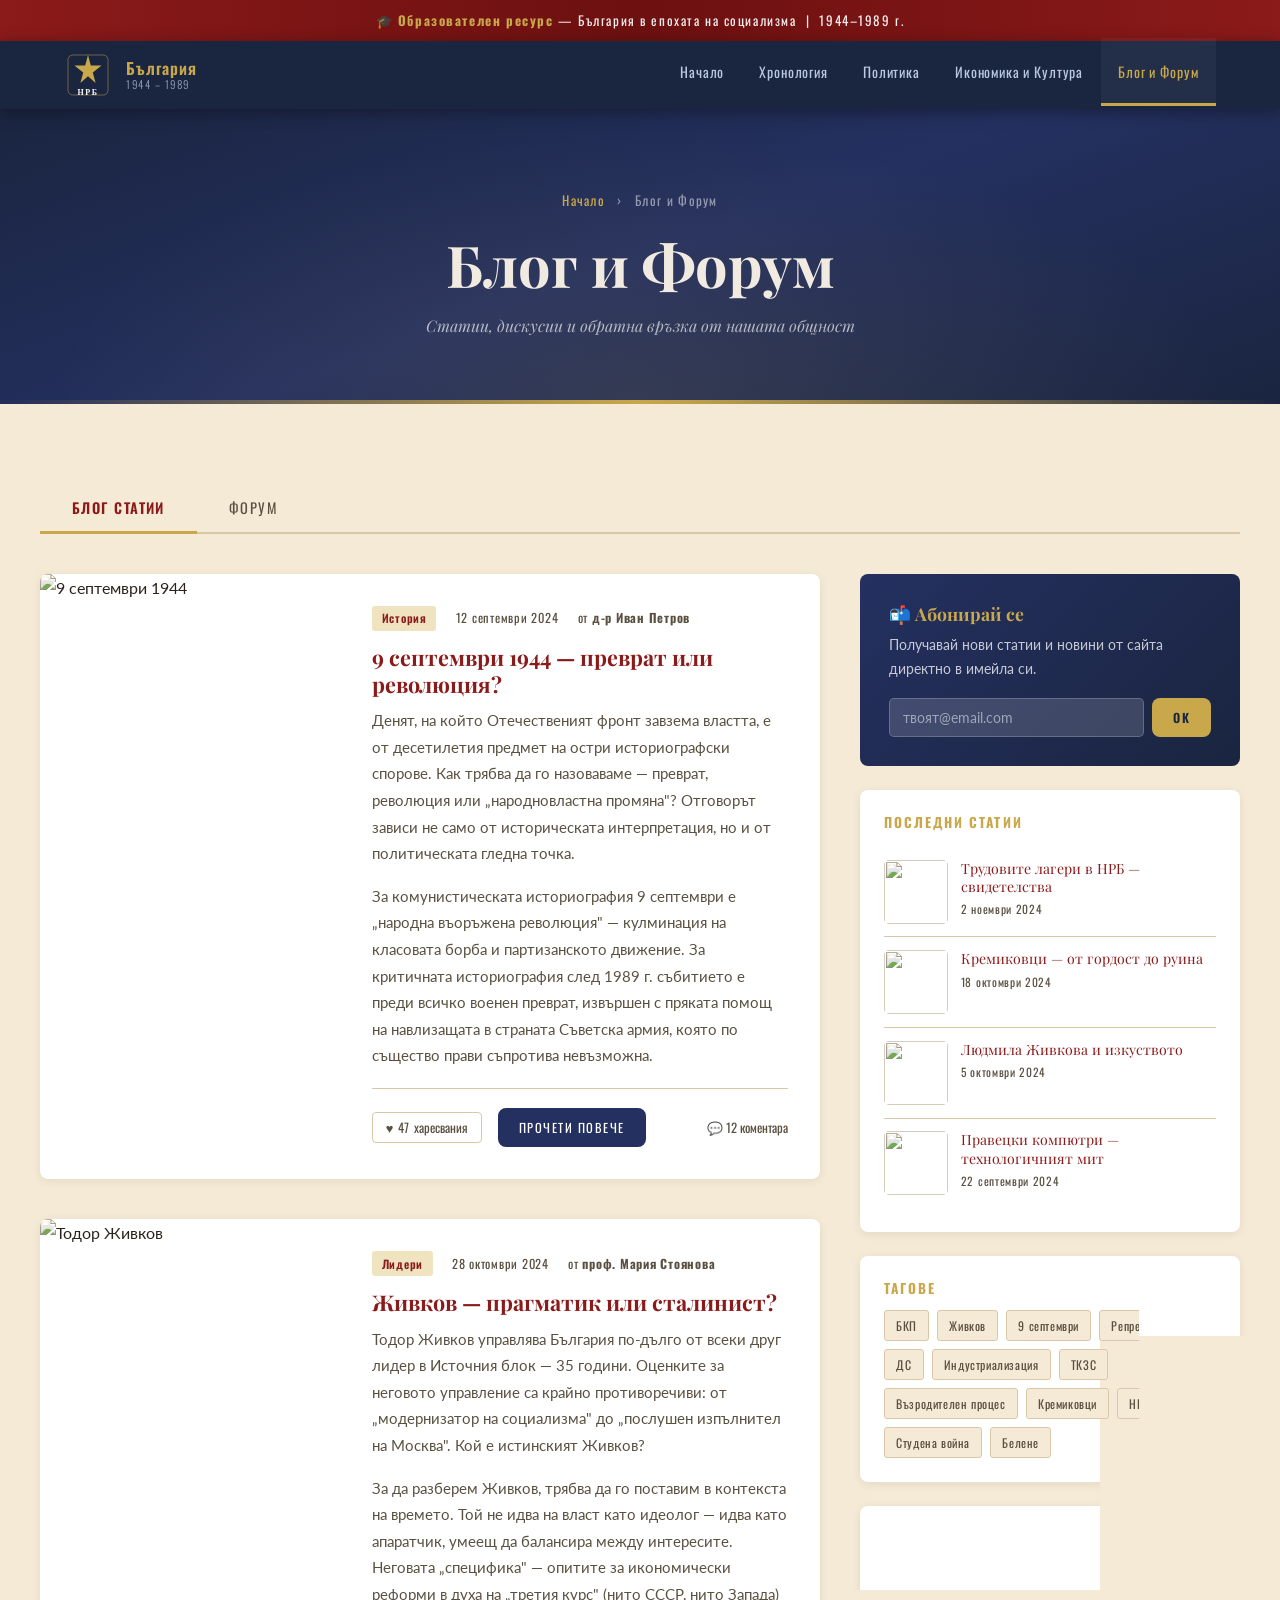
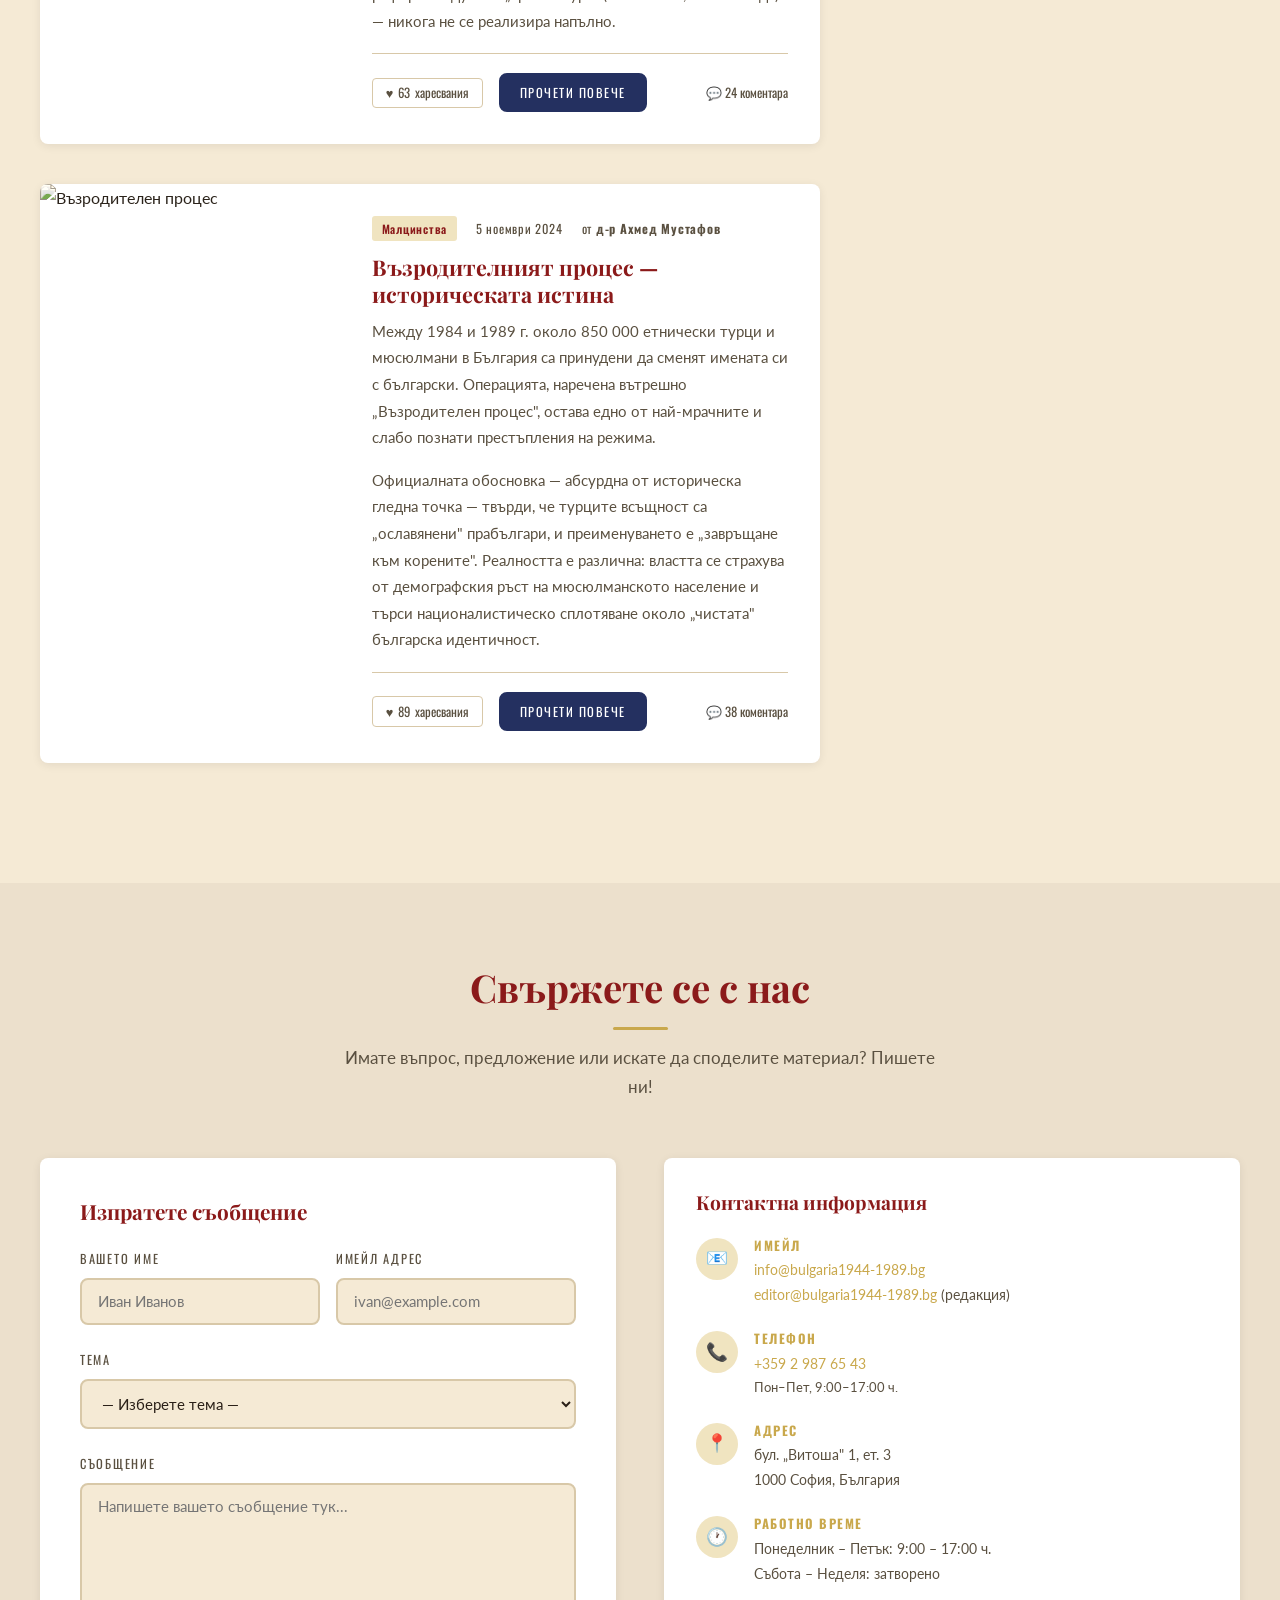
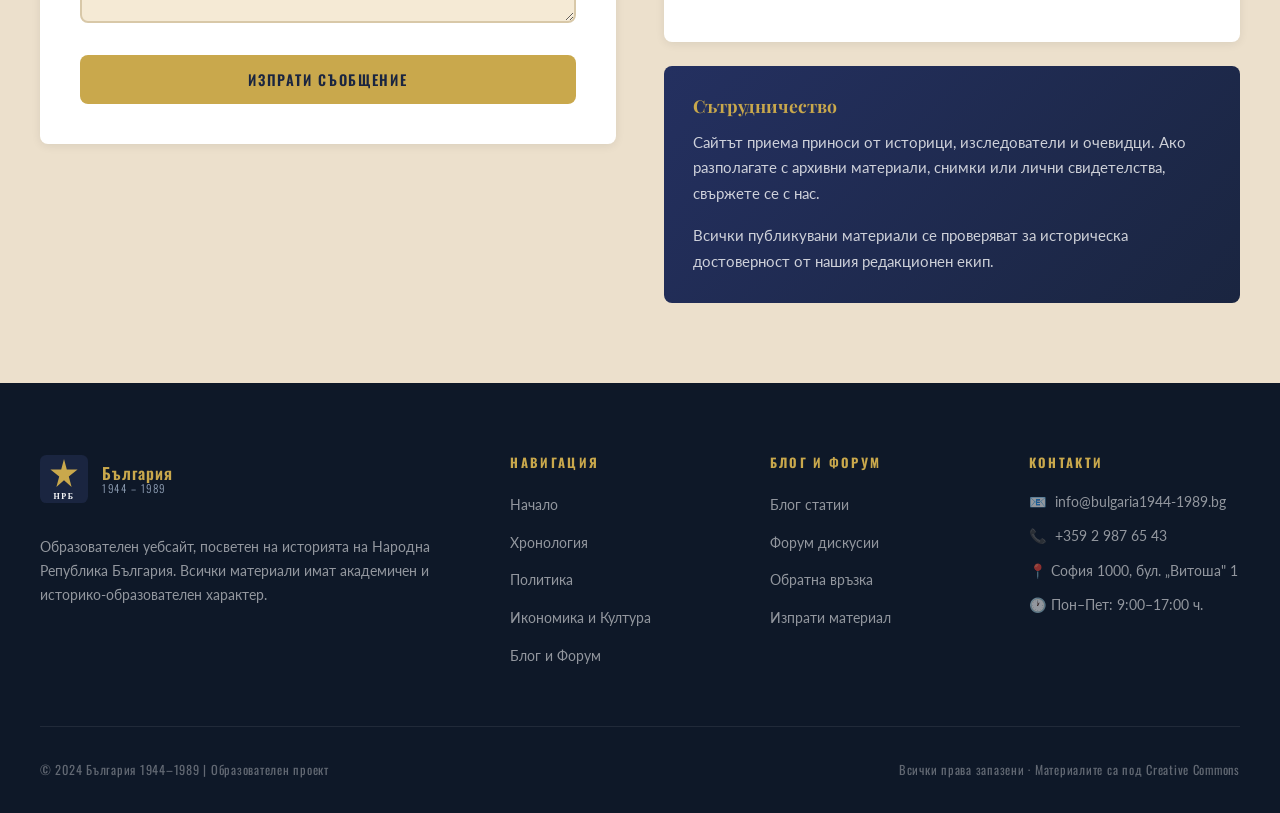
==== blog-forum.html @ 361d227e "Initial commit - Bulgaria 1944-1989 website" ====
<!DOCTYPE html>
<html lang="bg">
<head>
    <meta charset="UTF-8">
    <meta name="viewport" content="width=device-width, initial-scale=1.0">
    <meta name="description" content="Блог статии и форум за историята на България 1944–1989 г. Споделете знанията и мненията си.">
    <title>Блог и Форум | България 1944–1989</title>
    <link rel="stylesheet" href="css/style.css">
    <style>
        .blog-forum-layout {
            display: grid;
            grid-template-columns: 1fr 380px;
            gap: 2.5rem;
            align-items: start;
        }
        .sticky-sidebar { position: sticky; top: calc(var(--nav-height) + 1.5rem); }

        /* Blog full post modal simulation */
        .post-excerpt-more { display: none; }
        .post-excerpt-more.open { display: block; }

        /* Newsletter box */
        .newsletter-box {
            background: linear-gradient(135deg, var(--primary), var(--primary-dark));
            border-radius: 8px;
            padding: 1.8rem;
            color: white;
            margin-bottom: 1.5rem;
        }
        .newsletter-box h3 { color: var(--accent); margin-bottom: 0.5rem; font-size: 1.1rem; }
        .newsletter-box p { font-size: 0.88rem; color: rgba(255,255,255,0.75); margin-bottom: 1rem; }
        .newsletter-input {
            display: flex;
            gap: 0.5rem;
        }
        .newsletter-input input {
            flex: 1;
            padding: 0.6rem 0.8rem;
            border: none;
            border-radius: 5px;
            font-family: 'Lato', sans-serif;
            font-size: 0.88rem;
            background: rgba(255,255,255,0.15);
            color: white;
            outline: none;
            border: 1px solid rgba(255,255,255,0.2);
        }
        .newsletter-input input::placeholder { color: rgba(255,255,255,0.5); }
        .newsletter-input input:focus { border-color: var(--accent); }

        /* Popular tags */
        .tags-cloud {
            display: flex;
            flex-wrap: wrap;
            gap: 0.5rem;
            margin-top: 0.8rem;
        }
        .tag-link {
            background: var(--bg);
            border: 1px solid var(--border);
            color: var(--text-light);
            font-family: 'Oswald', sans-serif;
            font-size: 0.75rem;
            padding: 0.25rem 0.7rem;
            border-radius: 3px;
            text-decoration: none;
            transition: all 0.2s;
            letter-spacing: 0.05em;
        }
        .tag-link:hover { background: var(--accent-light); border-color: var(--accent); color: var(--secondary); }

        /* Recent posts sidebar */
        .recent-post {
            display: flex;
            gap: 0.8rem;
            padding: 0.8rem 0;
            border-bottom: 1px solid var(--border);
            align-items: flex-start;
        }
        .recent-post:last-child { border-bottom: none; }
        .recent-post img {
            width: 64px;
            height: 64px;
            object-fit: cover;
            border-radius: 5px;
            filter: sepia(0.3);
            flex-shrink: 0;
        }
        .recent-post-title {
            font-family: 'Playfair Display', serif;
            font-size: 0.88rem;
            color: var(--secondary);
            line-height: 1.3;
            margin-bottom: 0.2rem;
        }
        .recent-post-date {
            font-family: 'Oswald', sans-serif;
            font-size: 0.72rem;
            color: var(--text-light);
            letter-spacing: 0.06em;
        }

        /* Forum user badge */
        .user-badge {
            display: inline-flex;
            align-items: center;
            gap: 0.4rem;
            font-family: 'Oswald', sans-serif;
            font-size: 0.72rem;
            background: var(--accent-light);
            color: var(--secondary);
            padding: 0.15rem 0.6rem;
            border-radius: 3px;
            letter-spacing: 0.08em;
        }

        /* Contact section */
        .contact-layout {
            display: grid;
            grid-template-columns: 1fr 1fr;
            gap: 3rem;
            align-items: start;
        }

        @media (max-width: 960px) {
            .blog-forum-layout { grid-template-columns: 1fr; }
            .sticky-sidebar { position: static; }
            .contact-layout { grid-template-columns: 1fr; }
        }
    </style>
</head>
<body>

<div class="announcement-bar">
    🎓 <strong>Образователен ресурс</strong> — България в епохата на социализма &nbsp;|&nbsp; 1944–1989 г.
</div>

<nav>
    <div class="nav-container">
        <a href="index.html" class="nav-logo">
            <svg class="logo-svg" viewBox="0 0 60 60" xmlns="http://www.w3.org/2000/svg">
                <rect width="60" height="60" rx="8" fill="#1a2540"/>
                <rect x="5" y="5" width="50" height="50" rx="6" fill="none" stroke="#c9a84c" stroke-width="1.2" opacity="0.5"/>
                <polygon points="30,5 33.5,18 47,18 36,27 39.5,40 30,31.5 20.5,40 24,27 13,18 26.5,18" fill="#c9a84c"/>
                <text x="30" y="55" text-anchor="middle" font-family="Georgia,serif" font-size="10" font-weight="bold" fill="white" letter-spacing="2">НРБ</text>
            </svg>
            <div class="logo-text">България<span>1944 – 1989</span></div>
        </a>
        <button class="nav-toggle" aria-label="Меню"><span></span><span></span><span></span></button>
        <ul class="nav-links">
            <li><a href="index.html">Начало</a></li>
            <li><a href="history.html">Хронология</a></li>
            <li><a href="politics.html">Политика</a></li>
            <li><a href="culture.html">Икономика и Култура</a></li>
            <li><a href="blog-forum.html" class="active">Блог и Форум</a></li>
        </ul>
    </div>
</nav>

<div class="page-header">
    <div class="page-header-content">
        <p class="breadcrumb"><a href="index.html">Начало</a> <span>›</span> Блог и Форум</p>
        <h1>Блог и Форум</h1>
        <p style="color:rgba(255,255,255,0.65);font-family:'Playfair Display',serif;font-style:italic;margin-top:0.5rem;">Статии, дискусии и обратна връзка от нашата общност</p>
    </div>
</div>

<!-- ===== BLOG + SIDEBAR ===== -->
<section class="section">
    <div class="container">

        <!-- Tab navigation -->
        <div style="display:flex;gap:0;margin-bottom:2.5rem;border-bottom:2px solid var(--border);">
            <button onclick="showTab('blog')" id="tab-blog" style="font-family:'Oswald',sans-serif;font-size:0.9rem;letter-spacing:0.1em;padding:0.8rem 2rem;background:none;border:none;border-bottom:3px solid var(--accent);cursor:pointer;color:var(--secondary);font-weight:600;margin-bottom:-2px;">БЛОГ СТАТИИ</button>
            <button onclick="showTab('forum')" id="tab-forum" style="font-family:'Oswald',sans-serif;font-size:0.9rem;letter-spacing:0.1em;padding:0.8rem 2rem;background:none;border:none;border-bottom:3px solid transparent;cursor:pointer;color:var(--text-light);margin-bottom:-2px;transition:all 0.2s;">ФОРУМ</button>
        </div>

        <!-- ===== BLOG TAB ===== -->
        <div id="content-blog">
            <div class="blog-forum-layout">
                <div>

                    <!-- Post 1 -->
                    <article class="blog-post">
                        <div class="blog-post-img-wrap">
                            <img class="blog-post-img" src="https://picsum.photos/seed/post9sept/400/350" alt="9 септември 1944">
                        </div>
                        <div class="blog-post-body">
                            <div class="blog-meta">
                                <span class="blog-tag">История</span>
                                <span>12 септември 2024</span>
                                <span>от <strong>д-р Иван Петров</strong></span>
                            </div>
                            <h2>9 септември 1944 — преврат или революция?</h2>
                            <p>Денят, на който Отечественият фронт завзема властта, e от десетилетия предмет на остри историографски спорове. Как трябва да го назоваваме — преврат, революция или „народновластна промяна"? Отговорът зависи не само от историческата интерпретация, но и от политическата гледна точка.</p>
                            <p>За комунистическата историография 9 септември е „народна въоръжена революция" — кулминация на класовата борба и партизанското движение. За критичната историография след 1989 г. събитието е преди всичко военен преврат, извършен с пряката помощ на навлизащата в страната Съветска армия, която по същество прави съпротива невъзможна.</p>
                            <div class="post-excerpt-more">
                                <p>Истината — като почти всичко в историята — е по-сложна. Наистина е налице Отечественофронтовски преврат срещу правителството на Муравиев, и наистина без Червената армия успехът му е съмнителен. Но партизанското движение е реален фактор, обществената умора от войната и прогерманската политика — неоспорима. Партията разчита на широка обществена подкрепа в определени слоеве — работниците, безземлените, интелигенцията с леви убеждения.</p>
                                <p>Значението на тази терминологична дискусия надхвърля академичните среди. Тя определя как обществото разбира легитимността на режима, какво е направено с „наследството" на прехода и как се гради националната памет.</p>
                            </div>
                            <div class="blog-actions">
                                <button class="like-btn">♥ <span class="like-count">47</span> харесвания</button>
                                <button class="btn btn-sm btn-dark" onclick="toggleReadMore(this)" style="font-size:0.78rem;">Прочети повече</button>
                                <span class="comment-count">💬 12 коментара</span>
                            </div>
                        </div>
                    </article>

                    <!-- Post 2 -->
                    <article class="blog-post">
                        <div class="blog-post-img-wrap">
                            <img class="blog-post-img" src="https://picsum.photos/seed/post-zhivkov/400/350" alt="Тодор Живков">
                        </div>
                        <div class="blog-post-body">
                            <div class="blog-meta">
                                <span class="blog-tag">Лидери</span>
                                <span>28 октомври 2024</span>
                                <span>от <strong>проф. Мария Стоянова</strong></span>
                            </div>
                            <h2>Живков — прагматик или сталинист?</h2>
                            <p>Тодор Живков управлява България по-дълго от всеки друг лидер в Источния блок — 35 години. Оценките за неговото управление са крайно противоречиви: от „модернизатор на социализма" до „послушен изпълнител на Москва". Кой е истинският Живков?</p>
                            <p>За да разберем Живков, трябва да го поставим в контекста на времето. Той не идва на власт като идеолог — идва като апаратчик, умеещ да балансира между интересите. Неговата „специфика" — опитите за икономически реформи в духа на „третия курс" (нито СССР, нито Запада) — никога не се реализира напълно.</p>
                            <div class="post-excerpt-more">
                                <p>Той е безспорно отговорен за Възродителния процес (1984–89) — акт, осъден от международната общност и оставил трайна рана в българско-турските отношения. В същото время под неговото ръководство България постига реален ръст на жизнения стандарт — в сравнение с предишните периоди на репресии и аскетизъм.</p>
                                <p>Може би най-точната характеристика е: Живков е прагматичен оцелял — лидер, поставящ личната власт над идеологията, способен да прегъне курса при нужда, но неспособен или нежелаещ да направи истинска реформа.</p>
                            </div>
                            <div class="blog-actions">
                                <button class="like-btn">♥ <span class="like-count">63</span> харесвания</button>
                                <button class="btn btn-sm btn-dark" onclick="toggleReadMore(this)" style="font-size:0.78rem;">Прочети повече</button>
                                <span class="comment-count">💬 24 коментара</span>
                            </div>
                        </div>
                    </article>

                    <!-- Post 3 -->
                    <article class="blog-post">
                        <div class="blog-post-img-wrap">
                            <img class="blog-post-img" src="https://picsum.photos/seed/vazroditelen/400/350" alt="Възродителен процес">
                        </div>
                        <div class="blog-post-body">
                            <div class="blog-meta">
                                <span class="blog-tag">Малцинства</span>
                                <span>5 ноември 2024</span>
                                <span>от <strong>д-р Ахмед Мустафов</strong></span>
                            </div>
                            <h2>Възродителният процес — историческата истина</h2>
                            <p>Между 1984 и 1989 г. около 850 000 етнически турци и мюсюлмани в България са принудени да сменят имената си с български. Операцията, наречена вътрешно „Възродителен процес", остава едно от най-мрачните и слабо познати престъпления на режима.</p>
                            <p>Официалната обосновка — абсурдна от историческа гледна точка — твърди, че турците всъщност са „ославянени" прабългари, и преименуването е „завръщане към корените". Реалността е различна: властта се страхува от демографския ръст на мюсюлманското население и търси националистическо сплотяване около „чистата" българска идентичност.</p>
                            <div class="post-excerpt-more">
                                <p>Последствията са катастрофални: лятото на 1989 г. дава началото на „Голямата екскурзия" — повече от 360 000 етнически турци заминават за Турция за броени седмици. Страната губи квалифицирани работници от тютюнопроизводителния и земеделски сектор. Някои от изселените се завръщат след 1990 г., но белегът остава.</p>
                                <p>Днес Възродителният процес е официално осъден от Народното събрание на Република България. Историческата истина е ясна: той представлява груба политика на етническо прочистване, несъвместима с никакви хуманистични ценности.</p>
                            </div>
                            <div class="blog-actions">
                                <button class="like-btn">♥ <span class="like-count">89</span> харесвания</button>
                                <button class="btn btn-sm btn-dark" onclick="toggleReadMore(this)" style="font-size:0.78rem;">Прочети повече</button>
                                <span class="comment-count">💬 38 коментара</span>
                            </div>
                        </div>
                    </article>

                </div>

                <!-- SIDEBAR -->
                <aside class="sticky-sidebar">
                    <!-- Newsletter -->
                    <div class="newsletter-box">
                        <h3>📬 Абонирай се</h3>
                        <p>Получавай нови статии и новини от сайта директно в имейла си.</p>
                        <div class="newsletter-input">
                            <input type="email" placeholder="твоят@email.com">
                            <button class="btn btn-primary btn-sm">ОК</button>
                        </div>
                    </div>

                    <!-- Recent posts -->
                    <div style="background:var(--bg-card);border-radius:8px;padding:1.5rem;box-shadow:var(--shadow-sm);margin-bottom:1.5rem;">
                        <h4 style="font-family:'Oswald',sans-serif;font-size:0.85rem;letter-spacing:0.15em;color:var(--accent);text-transform:uppercase;margin-bottom:1rem;">Последни статии</h4>
                        <div class="recent-post">
                            <img src="https://picsum.photos/seed/recent1/80/80" alt="">
                            <div>
                                <div class="recent-post-title">Трудовите лагери в НРБ — свидетелства</div>
                                <div class="recent-post-date">2 ноември 2024</div>
                            </div>
                        </div>
                        <div class="recent-post">
                            <img src="https://picsum.photos/seed/recent2/80/80" alt="">
                            <div>
                                <div class="recent-post-title">Кремиковци — от гордост до руина</div>
                                <div class="recent-post-date">18 октомври 2024</div>
                            </div>
                        </div>
                        <div class="recent-post">
                            <img src="https://picsum.photos/seed/recent3/80/80" alt="">
                            <div>
                                <div class="recent-post-title">Людмила Живкова и изкуството</div>
                                <div class="recent-post-date">5 октомври 2024</div>
                            </div>
                        </div>
                        <div class="recent-post">
                            <img src="https://picsum.photos/seed/recent4/80/80" alt="">
                            <div>
                                <div class="recent-post-title">Правецки компютри — технологичният мит</div>
                                <div class="recent-post-date">22 септември 2024</div>
                            </div>
                        </div>
                    </div>

                    <!-- Tags -->
                    <div style="background:var(--bg-card);border-radius:8px;padding:1.5rem;box-shadow:var(--shadow-sm);margin-bottom:1.5rem;">
                        <h4 style="font-family:'Oswald',sans-serif;font-size:0.85rem;letter-spacing:0.15em;color:var(--accent);text-transform:uppercase;margin-bottom:0.8rem;">Тагове</h4>
                        <div class="tags-cloud">
                            <a href="#" class="tag-link">БКП</a>
                            <a href="#" class="tag-link">Живков</a>
                            <a href="#" class="tag-link">9 септември</a>
                            <a href="#" class="tag-link">Репресии</a>
                            <a href="#" class="tag-link">ДС</a>
                            <a href="#" class="tag-link">Индустриализация</a>
                            <a href="#" class="tag-link">ТКЗС</a>
                            <a href="#" class="tag-link">Възродителен процес</a>
                            <a href="#" class="tag-link">Кремиковци</a>
                            <a href="#" class="tag-link">НРБ</a>
                            <a href="#" class="tag-link">Студена война</a>
                            <a href="#" class="tag-link">Белене</a>
                        </div>
                    </div>

                    <!-- About box -->
                    <div style="background:var(--bg-card);border-radius:8px;padding:1.5rem;box-shadow:var(--shadow-sm);">
                        <h4 style="font-family:'Oswald',sans-serif;font-size:0.85rem;letter-spacing:0.15em;color:var(--accent);text-transform:uppercase;margin-bottom:0.8rem;">За сайта</h4>
                        <p style="font-size:0.88rem;color:var(--text-light);">Този образователен ресурс е посветен на изследването на историята на НРБ. Публикуваните материали имат академичен характер и не пропагандират никаква идеология.</p>
                        <a href="#contact" class="btn btn-dark btn-sm" style="margin-top:1rem;display:inline-block;">Свържете се с нас</a>
                    </div>
                </aside>
            </div>
        </div>

        <!-- ===== FORUM TAB ===== -->
        <div id="content-forum" style="display:none;">

            <div style="display:flex;justify-content:space-between;align-items:center;margin-bottom:1.5rem;flex-wrap:wrap;gap:1rem;">
                <p style="color:var(--text-light);font-size:0.92rem;">Присъединете се към дискусията. Регистрацията не е необходима — пишете директно!</p>
                <button class="btn btn-primary btn-sm" onclick="document.getElementById('new-topic-form').classList.toggle('open')">+ Нова тема</button>
            </div>

            <!-- New topic form -->
            <div id="new-topic-form" style="display:none;background:var(--bg-card);border-radius:8px;padding:1.5rem;box-shadow:var(--shadow-sm);margin-bottom:2rem;border-top:3px solid var(--accent);">
                <h3 style="font-size:1.1rem;margin-bottom:1rem;">Нова тема</h3>
                <div class="form-group"><label>Заглавие</label><input type="text" placeholder="Заглавие на темата..."></div>
                <div class="form-group"><label>Категория</label>
                    <select>
                        <option>Обща история</option>
                        <option>Политика и власт</option>
                        <option>Икономика</option>
                        <option>Личен спомен</option>
                    </select>
                </div>
                <div class="form-group"><label>Съобщение</label><textarea placeholder="Споделете мнението или въпроса си..."></textarea></div>
                <button class="btn btn-primary">Публикувай темата</button>
            </div>

            <!-- Forum Categories -->
            <div class="forum-section">

                <!-- Category 1 -->
                <div class="forum-category">
                    <div class="forum-category-header">
                        <span style="font-size:1.4rem;">📜</span>
                        <h4>Обща история на НРБ</h4>
                        <span style="margin-left:auto;font-family:'Oswald',sans-serif;font-size:0.78rem;color:var(--text-light);letter-spacing:0.06em;">12 теми · 87 отговора</span>
                    </div>

                    <div class="forum-thread-row">
                        <div>
                            <div class="forum-thread-title">Как се е живеело в НРБ — спомени и сравнения</div>
                            <div class="forum-thread-meta">
                                <span>от <strong>istorik_bg</strong></span>
                                <span>последен отговор: 14 ноем. 2024</span>
                                <span class="user-badge">⭐ Модератор</span>
                            </div>
                        </div>
                        <div class="forum-stats"><span class="count">34</span>отговора</div>
                    </div>
                    <div class="forum-reply-thread">
                        <div class="comments-wrap">
                            <div class="comment">
                                <div class="comment-header">
                                    <div class="comment-avatar">ИГ</div>
                                    <span class="comment-author">istorik_bg</span>
                                    <span class="user-badge">⭐ Модератор</span>
                                    <span class="comment-date">3 ноем. 2024</span>
                                </div>
                                <p>Много хора спомнят, че животът не е бил само пропаганда и страх. Имало е и истинска общност, чувство за сигурност, макар и принудена. Какви са вашите спомени или тези на близките ви?</p>
                            </div>
                            <div class="comment">
                                <div class="comment-header">
                                    <div class="comment-avatar">МП</div>
                                    <span class="comment-author">mlada_pенsioner</span>
                                    <span class="comment-date">7 ноем. 2024</span>
                                </div>
                                <p>Баба ми разказваше, че наемът им е бил символичен, детската градина — безплатна, лятото са ходили на море с профсъюза. Но никога не е говорила открито за политика — страхът е бил дълбоко всаден.</p>
                            </div>
                            <div class="comment">
                                <div class="comment-header">
                                    <div class="comment-avatar">ТС</div>
                                    <span class="comment-author">todor_stoilov</span>
                                    <span class="comment-date">14 ноем. 2024</span>
                                </div>
                                <p>Нека не идеализираме. Моят дядо е прекарал три години в Белене за „антисоциалистически изказвания". Семейството му е живяло в постоянен страх и след освобождаването. Това е другата страна на монетата.</p>
                            </div>
                        </div>
                        <div class="reply-form-mini" style="margin-top:1.5rem;">
                            <label style="font-family:'Oswald',sans-serif;font-size:0.78rem;letter-spacing:0.1em;color:var(--text-light);display:block;margin-bottom:0.5rem;">ДОБАВИ КОМЕНТАР</label>
                            <textarea placeholder="Напишете отговора си..."></textarea>
                            <button class="btn btn-primary btn-sm reply-submit-btn" style="margin-top:0.5rem;">Публикувай</button>
                        </div>
                    </div>

                    <div class="forum-thread-row">
                        <div>
                            <div class="forum-thread-title">9 септември — как го отбелязваме днес?</div>
                            <div class="forum-thread-meta">
                                <span>от <strong>vesela_h</strong></span>
                                <span>последен отговор: 10 ноем. 2024</span>
                            </div>
                        </div>
                        <div class="forum-stats"><span class="count">18</span>отговора</div>
                    </div>
                    <div class="forum-reply-thread">
                        <div class="comments-wrap">
                            <div class="comment">
                                <div class="comment-header">
                                    <div class="comment-avatar">ВХ</div>
                                    <span class="comment-author">vesela_h</span>
                                    <span class="comment-date">8 ноем. 2024</span>
                                </div>
                                <p>Всяка година около тази дата виждам спорове — едни смятат, че е „черен ден", други казват, че е просто история. Как вие гледате на 9 септември — като трагедия, като неизбежност, или като нещо друго?</p>
                            </div>
                        </div>
                        <div class="reply-form-mini" style="margin-top:1.5rem;">
                            <label style="font-family:'Oswald',sans-serif;font-size:0.78rem;letter-spacing:0.1em;color:var(--text-light);display:block;margin-bottom:0.5rem;">ДОБАВИ КОМЕНТАР</label>
                            <textarea placeholder="Напишете отговора си..."></textarea>
                            <button class="btn btn-primary btn-sm reply-submit-btn" style="margin-top:0.5rem;">Публикувай</button>
                        </div>
                    </div>
                </div>

                <!-- Category 2 -->
                <div class="forum-category">
                    <div class="forum-category-header">
                        <span style="font-size:1.4rem;">🏛️</span>
                        <h4>Политика и власт</h4>
                        <span style="margin-left:auto;font-family:'Oswald',sans-serif;font-size:0.78rem;color:var(--text-light);letter-spacing:0.06em;">8 теми · 64 отговора</span>
                    </div>

                    <div class="forum-thread-row">
                        <div>
                            <div class="forum-thread-title">Живков — можеше ли да се случи реформа преди 89-та?</div>
                            <div class="forum-thread-meta">
                                <span>от <strong>prof_dimitrov</strong></span>
                                <span>последен отговор: 12 ноем. 2024</span>
                                <span class="user-badge">🎓 Историк</span>
                            </div>
                        </div>
                        <div class="forum-stats"><span class="count">27</span>отговора</div>
                    </div>
                    <div class="forum-reply-thread">
                        <div class="comments-wrap">
                            <div class="comment">
                                <div class="comment-header">
                                    <div class="comment-avatar">ПД</div>
                                    <span class="comment-author">prof_dimitrov</span>
                                    <span class="user-badge">🎓 Историк</span>
                                    <span class="comment-date">9 ноем. 2024</span>
                                </div>
                                <p>Въпросът е: имаше ли в БКП хора, способни и готови да проведат нещо като Горбачовата гласност? Или структурата на властта правеше реформата невъзможна без срив на самата система?</p>
                            </div>
                            <div class="comment">
                                <div class="comment-header">
                                    <div class="comment-avatar">АН</div>
                                    <span class="comment-author">alex_neykov</span>
                                    <span class="comment-date">11 ноем. 2024</span>
                                </div>
                                <p>Мисля, че ключовото е, че Живков никога не допускаше истинска алтернатива край себе си. Всеки, показвал самостоятелно мислене, бивал маргинализиран. Така системата се самоосъжда на неподвижност.</p>
                            </div>
                        </div>
                        <div class="reply-form-mini" style="margin-top:1.5rem;">
                            <label style="font-family:'Oswald',sans-serif;font-size:0.78rem;letter-spacing:0.1em;color:var(--text-light);display:block;margin-bottom:0.5rem;">ДОБАВИ КОМЕНТАР</label>
                            <textarea placeholder="Напишете отговора си..."></textarea>
                            <button class="btn btn-primary btn-sm reply-submit-btn" style="margin-top:0.5rem;">Публикувай</button>
                        </div>
                    </div>

                    <div class="forum-thread-row">
                        <div>
                            <div class="forum-thread-title">Делото „Марков" — кой е наредил убийството?</div>
                            <div class="forum-thread-meta"><span>от <strong>ds_archive</strong></span><span>последен отговор: 9 ноем. 2024</span></div>
                        </div>
                        <div class="forum-stats"><span class="count">19</span>отговора</div>
                    </div>
                    <div class="forum-reply-thread">
                        <div class="comments-wrap">
                            <div class="comment">
                                <div class="comment-header">
                                    <div class="comment-avatar">ДА</div>
                                    <span class="comment-author">ds_archive</span>
                                    <span class="comment-date">6 ноем. 2024</span>
                                </div>
                                <p>Убийството на Георги Марков с отровна рицинова сачма (Лондон, 1978) остава официално неразкрито. Архивите на ДС са частично унищожени. Какво знаем и какво все още е тайна?</p>
                            </div>
                        </div>
                        <div class="reply-form-mini" style="margin-top:1.5rem;">
                            <label style="font-family:'Oswald',sans-serif;font-size:0.78rem;letter-spacing:0.1em;color:var(--text-light);display:block;margin-bottom:0.5rem;">ДОБАВИ КОМЕНТАР</label>
                            <textarea placeholder="Напишете отговора си..."></textarea>
                            <button class="btn btn-primary btn-sm reply-submit-btn" style="margin-top:0.5rem;">Публикувай</button>
                        </div>
                    </div>
                </div>

                <!-- Category 3 -->
                <div class="forum-category">
                    <div class="forum-category-header">
                        <span style="font-size:1.4rem;">🏘️</span>
                        <h4>Личен спомен и семейна история</h4>
                        <span style="margin-left:auto;font-family:'Oswald',sans-serif;font-size:0.78rem;color:var(--text-light);letter-spacing:0.06em;">15 теми · 112 отговора</span>
                    </div>

                    <div class="forum-thread-row">
                        <div>
                            <div class="forum-thread-title">Семейни истории от времето на НРБ — споделете!</div>
                            <div class="forum-thread-meta"><span>от <strong>moderator</strong></span><span>постоянна тема</span><span class="user-badge">📌 Закачена</span></div>
                        </div>
                        <div class="forum-stats"><span class="count">56</span>отговора</div>
                    </div>
                    <div class="forum-reply-thread">
                        <div class="comments-wrap">
                            <div class="comment">
                                <div class="comment-header">
                                    <div class="comment-avatar">RB</div>
                                    <span class="comment-author">rosa_boneva</span>
                                    <span class="comment-date">1 ноем. 2024</span>
                                </div>
                                <p>Баща ми работеше в Кремиковски комбинат от 1965 до 1990. Разказваше, че нормата е нараствала всяка година, заплатата — не. Но колективът е бил като второ семейство. Странно чувство на принадлежност при принуда.</p>
                            </div>
                        </div>
                        <div class="reply-form-mini" style="margin-top:1.5rem;">
                            <label style="font-family:'Oswald',sans-serif;font-size:0.78rem;letter-spacing:0.1em;color:var(--text-light);display:block;margin-bottom:0.5rem;">ДОБАВИ КОМЕНТАР</label>
                            <textarea placeholder="Споделете спомена си..."></textarea>
                            <button class="btn btn-primary btn-sm reply-submit-btn" style="margin-top:0.5rem;">Публикувай</button>
                        </div>
                    </div>

                    <div class="forum-thread-row">
                        <div>
                            <div class="forum-thread-title">Възродителният процес — свидетелства от очевидци</div>
                            <div class="forum-thread-meta"><span>от <strong>ahmet_m</strong></span><span>последен отговор: 13 ноем. 2024</span></div>
                        </div>
                        <div class="forum-stats"><span class="count">41</span>отговора</div>
                    </div>
                    <div class="forum-reply-thread">
                        <div class="comments-wrap">
                            <div class="comment">
                                <div class="comment-header">
                                    <div class="comment-avatar">АМ</div>
                                    <span class="comment-author">ahmet_m</span>
                                    <span class="comment-date">10 ноем. 2024</span>
                                </div>
                                <p>Семейството ми беше сред принудително преименуваните. Дядо ми отказа и прекара месец под арест. Майка ми, тогава на 12 години, разказва как учителите в класа са четели нови имена от списък. Децата не са разбирали защо не могат да се казват така, както са ги кръстили родителите им.</p>
                            </div>
                        </div>
                        <div class="reply-form-mini" style="margin-top:1.5rem;">
                            <label style="font-family:'Oswald',sans-serif;font-size:0.78rem;letter-spacing:0.1em;color:var(--text-light);display:block;margin-bottom:0.5rem;">ДОБАВИ КОМЕНТАР</label>
                            <textarea placeholder="Напишете отговора си..."></textarea>
                            <button class="btn btn-primary btn-sm reply-submit-btn" style="margin-top:0.5rem;">Публикувай</button>
                        </div>
                    </div>
                </div>

            </div><!-- /forum-section -->

            <!-- Sources -->
            <div class="sources-box" style="margin-top:2rem;">
                <h3>📚 Препоръчана литература за форума</h3>
                <ol>
                    <li>Радева, М. (ред.) (2010). <em>Живи свидетелства. Спомени за времето на НРБ</em>. Фондация „Институт Отворено общество".</li>
                    <li>Христов, Х. (2007). <em>Досиетата — кой е кой в Държавна сигурност</em>. „Сиела", София.</li>
                    <li>Марков, Г. (1990). <em>Задочни репортажи за България</em>. Фондация „Георги Марков", София.</li>
                </ol>
            </div>
        </div>

    </div>
</section>

<!-- ===== CONTACT ===== -->
<section class="section section-muted" id="contact">
    <div class="container">
        <div class="section-header">
            <h2>Свържете се с нас</h2>
            <div class="underline"></div>
            <p>Имате въпрос, предложение или искате да споделите материал? Пишете ни!</p>
        </div>

        <div class="contact-layout">
            <div class="contact-card">
                <h3 style="margin-bottom:1.5rem;font-size:1.3rem;">Изпратете съобщение</h3>
                <form id="contactForm">
                    <div class="form-row">
                        <div class="form-group">
                            <label>Вашето име</label>
                            <input type="text" placeholder="Иван Иванов" required>
                        </div>
                        <div class="form-group">
                            <label>Имейл адрес</label>
                            <input type="email" placeholder="ivan@example.com" required>
                        </div>
                    </div>
                    <div class="form-group">
                        <label>Тема</label>
                        <select>
                            <option value="">— Изберете тема —</option>
                            <option>Въпрос за историческо събитие</option>
                            <option>Предложение за статия</option>
                            <option>Споделяне на семеен спомен</option>
                            <option>Сигнализиране за грешка</option>
                            <option>Сътрудничество</option>
                            <option>Друго</option>
                        </select>
                    </div>
                    <div class="form-group">
                        <label>Съобщение</label>
                        <textarea placeholder="Напишете вашето съобщение тук..." required></textarea>
                    </div>
                    <button type="submit" class="btn btn-primary submit-btn" style="width:100%;">Изпрати съобщение</button>
                    <div id="successMsg" class="success-message">✅ Благодарим! Вашето съобщение беше изпратено успешно. Ще отговорим в рамките на 48 часа.</div>
                </form>
            </div>

            <div>
                <div style="background:var(--bg-card);border-radius:8px;padding:2rem;box-shadow:var(--shadow-sm);margin-bottom:1.5rem;">
                    <h3 style="margin-bottom:1.5rem;font-size:1.2rem;">Контактна информация</h3>
                    <div class="contact-info-item">
                        <div class="contact-icon">📧</div>
                        <div>
                            <h4>Имейл</h4>
                            <p><a href="mailto:info@bulgaria1944-1989.bg">info@bulgaria1944-1989.bg</a></p>
                            <p><a href="mailto:editor@bulgaria1944-1989.bg">editor@bulgaria1944-1989.bg</a> (редакция)</p>
                        </div>
                    </div>
                    <div class="contact-info-item">
                        <div class="contact-icon">📞</div>
                        <div>
                            <h4>Телефон</h4>
                            <p><a href="tel:+35929876543">+359 2 987 65 43</a></p>
                            <p style="font-size:0.82rem;color:var(--text-light);">Пон–Пет, 9:00–17:00 ч.</p>
                        </div>
                    </div>
                    <div class="contact-info-item">
                        <div class="contact-icon">📍</div>
                        <div>
                            <h4>Адрес</h4>
                            <p>бул. „Витоша" 1, ет. 3<br>1000 София, България</p>
                        </div>
                    </div>
                    <div class="contact-info-item">
                        <div class="contact-icon">🕐</div>
                        <div>
                            <h4>Работно време</h4>
                            <p>Понеделник – Петък: 9:00 – 17:00 ч.<br>Събота – Неделя: затворено</p>
                        </div>
                    </div>
                </div>

                <div style="background:linear-gradient(135deg,var(--primary),var(--primary-dark));border-radius:8px;padding:1.8rem;color:white;">
                    <h3 style="color:var(--accent);font-size:1.1rem;margin-bottom:0.8rem;">Сътрудничество</h3>
                    <p style="color:rgba(255,255,255,0.78);font-size:0.92rem;margin-bottom:1rem;">Сайтът приема приноси от историци, изследователи и очевидци. Ако разполагате с архивни материали, снимки или лични свидетелства, свържете се с нас.</p>
                    <p style="color:rgba(255,255,255,0.78);font-size:0.92rem;">Всички публикувани материали се проверяват за историческа достоверност от нашия редакционен екип.</p>
                </div>
            </div>
        </div>
    </div>
</section>

<footer>
    <div class="footer-top">
        <div class="footer-brand">
            <a href="index.html" class="nav-logo" style="padding:0;margin-bottom:1rem;display:inline-flex;">
                <svg class="logo-svg" viewBox="0 0 60 60" xmlns="http://www.w3.org/2000/svg">
                    <rect width="60" height="60" rx="8" fill="#1a2540"/>
                    <polygon points="30,5 33.5,18 47,18 36,27 39.5,40 30,31.5 20.5,40 24,27 13,18 26.5,18" fill="#c9a84c"/>
                    <text x="30" y="55" text-anchor="middle" font-family="Georgia,serif" font-size="10" font-weight="bold" fill="white" letter-spacing="2">НРБ</text>
                </svg>
                <div class="logo-text">България<span>1944 – 1989</span></div>
            </a>
            <p>Образователен уебсайт, посветен на историята на Народна Република България. Всички материали имат академичен и историко-образователен характер.</p>
        </div>
        <div class="footer-col">
            <h4>Навигация</h4>
            <ul>
                <li><a href="index.html">Начало</a></li>
                <li><a href="history.html">Хронология</a></li>
                <li><a href="politics.html">Политика</a></li>
                <li><a href="culture.html">Икономика и Култура</a></li>
                <li><a href="blog-forum.html">Блог и Форум</a></li>
            </ul>
        </div>
        <div class="footer-col">
            <h4>Блог и Форум</h4>
            <ul>
                <li><a href="#" onclick="showTab('blog')">Блог статии</a></li>
                <li><a href="#" onclick="showTab('forum')">Форум дискусии</a></li>
                <li><a href="#contact">Обратна връзка</a></li>
                <li><a href="#contact">Изпрати материал</a></li>
            </ul>
        </div>
        <div class="footer-col footer-contact">
            <h4>Контакти</h4>
            <p>📧 <a href="mailto:info@bulgaria1944-1989.bg">info@bulgaria1944-1989.bg</a></p>
            <p>📞 <a href="tel:+35929876543">+359 2 987 65 43</a></p>
            <p>📍 София 1000, бул. „Витоша" 1</p>
            <p>🕐 Пон–Пет: 9:00–17:00 ч.</p>
        </div>
    </div>
    <div class="footer-bottom">
        <span>© 2024 България 1944–1989 | Образователен проект</span>
        <span>Всички права запазени · Материалите са под Creative Commons</span>
    </div>
</footer>

<script src="js/main.js"></script>
<script>
function showTab(tab) {
    document.getElementById('content-blog').style.display = tab === 'blog' ? 'block' : 'none';
    document.getElementById('content-forum').style.display = tab === 'forum' ? 'block' : 'none';
    document.getElementById('tab-blog').style.borderBottomColor = tab === 'blog' ? 'var(--accent)' : 'transparent';
    document.getElementById('tab-blog').style.color = tab === 'blog' ? 'var(--secondary)' : 'var(--text-light)';
    document.getElementById('tab-forum').style.borderBottomColor = tab === 'forum' ? 'var(--accent)' : 'transparent';
    document.getElementById('tab-forum').style.color = tab === 'forum' ? 'var(--secondary)' : 'var(--text-light)';
}
function toggleReadMore(btn) {
    const article = btn.closest('article');
    const more = article.querySelector('.post-excerpt-more');
    const isOpen = more.style.display === 'block';
    more.style.display = isOpen ? 'none' : 'block';
    btn.textContent = isOpen ? 'Прочети повече' : 'Скрий';
}
document.getElementById('new-topic-form').style.display = 'none';
document.querySelector('[onclick*="new-topic-form"]').addEventListener('click', function() {
    const f = document.getElementById('new-topic-form');
    f.style.display = f.style.display === 'none' ? 'block' : 'none';
});
</script>
</body>
</html>
---- css/style.css ----
@import url('https://fonts.googleapis.com/css2?family=Playfair+Display:ital,wght@0,400;0,700;0,900;1,400&family=Lato:ital,wght@0,300;0,400;0,700;1,400&family=Oswald:wght@300;400;600;700&display=swap');

/* ===== VARIABLES ===== */
:root {
    --primary-dark: #1a2540;
    --primary: #243060;
    --secondary: #8b1a1a;
    --accent: #c9a84c;
    --accent-light: #f0e4c0;
    --bg: #f5ead5;
    --bg-card: #ffffff;
    --text: #2a2018;
    --text-light: #5a5040;
    --border: #d8c8a8;
    --shadow: 0 6px 24px rgba(0,0,0,0.14);
    --shadow-sm: 0 2px 10px rgba(0,0,0,0.08);
    --radius: 8px;
    --nav-height: 68px;
}

/* ===== RESET ===== */
*, *::before, *::after { box-sizing: border-box; margin: 0; padding: 0; }

html { scroll-behavior: smooth; font-size: 16px; }

body {
    font-family: 'Lato', sans-serif;
    background-color: var(--bg);
    color: var(--text);
    line-height: 1.75;
    min-height: 100vh;
}

img { max-width: 100%; display: block; }
ul, ol { padding-left: 1.5rem; }
li { margin-bottom: 0.3rem; }

/* ===== TYPOGRAPHY ===== */
h1, h2, h3, h4 {
    font-family: 'Playfair Display', serif;
    color: var(--secondary);
    line-height: 1.25;
}
h1 { font-size: clamp(2rem, 5vw, 3.6rem); }
h2 { font-size: clamp(1.5rem, 3vw, 2.4rem); margin-bottom: 1rem; }
h3 { font-size: clamp(1.15rem, 2vw, 1.7rem); margin-bottom: 0.5rem; }
h4 { font-size: 1.1rem; }

p { margin-bottom: 1rem; }
p:last-child { margin-bottom: 0; }

a { color: var(--accent); text-decoration: none; transition: color 0.3s; }
a:hover { color: var(--secondary); }

/* ===== ANNOUNCEMENT BAR ===== */
.announcement-bar {
    background: linear-gradient(90deg, var(--secondary), #6d1010, var(--secondary));
    color: rgba(255,255,255,0.92);
    text-align: center;
    padding: 0.55rem 1rem;
    font-family: 'Oswald', sans-serif;
    font-size: 0.82rem;
    letter-spacing: 0.12em;
}
.announcement-bar strong { color: var(--accent); }

/* ===== NAVIGATION ===== */
nav {
    background: var(--primary-dark);
    position: sticky;
    top: 0;
    z-index: 100;
    box-shadow: 0 3px 15px rgba(0,0,0,0.35);
}
.nav-container {
    max-width: 1200px;
    margin: 0 auto;
    display: flex;
    align-items: center;
    justify-content: space-between;
    padding: 0 1.5rem;
    height: var(--nav-height);
}
.nav-logo {
    display: flex;
    align-items: center;
    gap: 14px;
    text-decoration: none;
    flex-shrink: 0;
}
.logo-svg { width: 48px; height: 48px; }
.logo-text {
    font-family: 'Oswald', sans-serif;
    color: var(--accent);
    font-size: 1rem;
    font-weight: 600;
    letter-spacing: 0.06em;
    line-height: 1.15;
}
.logo-text span {
    display: block;
    font-size: 0.68rem;
    color: #9aaac0;
    font-weight: 300;
    letter-spacing: 0.14em;
}
.nav-links {
    display: flex;
    list-style: none;
    gap: 0;
    padding: 0;
    margin: 0;
}
.nav-links a {
    font-family: 'Oswald', sans-serif;
    color: #b8c8e0;
    text-decoration: none;
    padding: 0 1.1rem;
    height: var(--nav-height);
    display: flex;
    align-items: center;
    font-size: 0.88rem;
    letter-spacing: 0.06em;
    font-weight: 400;
    transition: all 0.3s;
    border-bottom: 3px solid transparent;
    border-top: 3px solid transparent;
}
.nav-links a:hover, .nav-links a.active {
    color: var(--accent);
    border-bottom-color: var(--accent);
    background: rgba(255,255,255,0.04);
}
.nav-toggle {
    display: none;
    background: none;
    border: none;
    cursor: pointer;
    padding: 8px;
}
.nav-toggle span {
    display: block;
    width: 26px;
    height: 2px;
    background: var(--accent);
    margin: 6px 0;
    transition: all 0.3s;
}

/* ===== HERO ===== */
.hero {
    min-height: 88vh;
    position: relative;
    display: flex;
    align-items: center;
    justify-content: center;
    text-align: center;
    overflow: hidden;
    background: linear-gradient(160deg, #0e1828 0%, #1a2540 30%, #28153a 65%, #1a1020 100%);
}
.hero::before {
    content: '';
    position: absolute;
    inset: 0;
    background:
        radial-gradient(ellipse at 15% 40%, rgba(139,26,26,0.4) 0%, transparent 55%),
        radial-gradient(ellipse at 85% 50%, rgba(201,168,76,0.18) 0%, transparent 55%),
        radial-gradient(ellipse at 50% 80%, rgba(26,37,64,0.6) 0%, transparent 50%);
}
.hero-bg-text {
    position: absolute;
    inset: 0;
    display: flex;
    align-items: center;
    justify-content: center;
    font-family: 'Oswald', sans-serif;
    font-size: clamp(10rem, 25vw, 22rem);
    font-weight: 700;
    color: rgba(255,255,255,0.022);
    letter-spacing: -0.02em;
    user-select: none;
    pointer-events: none;
}
.hero-content { position: relative; z-index: 2; max-width: 900px; padding: 2rem 1.5rem; }
.hero-eyebrow {
    font-family: 'Oswald', sans-serif;
    color: var(--accent);
    letter-spacing: 0.35em;
    font-size: 0.82rem;
    text-transform: uppercase;
    margin-bottom: 1.5rem;
    animation: fadeInDown 0.8s ease both;
}
.hero h1 {
    color: #f5f0e8;
    font-weight: 900;
    margin-bottom: 0.8rem;
    text-shadow: 2px 6px 30px rgba(0,0,0,0.5);
    animation: fadeInDown 0.9s 0.1s ease both;
}
.hero h1 em { color: var(--accent); font-style: normal; }
.hero-divider {
    width: 70px;
    height: 3px;
    background: var(--accent);
    margin: 1.5rem auto;
    animation: scaleIn 0.6s 0.3s ease both;
}
.hero-subtitle {
    color: rgba(255,255,255,0.78);
    font-size: clamp(1rem, 2vw, 1.25rem);
    max-width: 680px;
    margin: 0 auto 2rem;
    font-family: 'Playfair Display', serif;
    font-style: italic;
    animation: fadeInUp 0.9s 0.4s ease both;
}
.hero-cta {
    display: flex;
    gap: 1rem;
    justify-content: center;
    flex-wrap: wrap;
    animation: fadeInUp 0.9s 0.5s ease both;
}
.hero-stats {
    display: flex;
    justify-content: center;
    gap: 3.5rem;
    margin-top: 3rem;
    padding-top: 2rem;
    border-top: 1px solid rgba(255,255,255,0.12);
    animation: fadeInUp 0.9s 0.6s ease both;
    flex-wrap: wrap;
}
.hero-stat-number {
    font-family: 'Oswald', sans-serif;
    font-size: 2.2rem;
    color: var(--accent);
    font-weight: 700;
    display: block;
}
.hero-stat-label {
    font-size: 0.75rem;
    color: rgba(255,255,255,0.55);
    letter-spacing: 0.12em;
    font-family: 'Oswald', sans-serif;
    text-transform: uppercase;
}

/* ===== BUTTONS ===== */
.btn {
    display: inline-block;
    font-family: 'Oswald', sans-serif;
    font-size: 0.9rem;
    letter-spacing: 0.12em;
    padding: 0.75rem 2rem;
    border-radius: var(--radius);
    cursor: pointer;
    transition: all 0.3s;
    text-decoration: none;
    border: 2px solid transparent;
    text-transform: uppercase;
}
.btn-primary {
    background: var(--accent);
    color: var(--primary-dark);
    font-weight: 600;
}
.btn-primary:hover {
    background: transparent;
    border-color: var(--accent);
    color: var(--accent);
}
.btn-outline {
    background: transparent;
    border-color: rgba(255,255,255,0.55);
    color: rgba(255,255,255,0.9);
}
.btn-outline:hover {
    background: rgba(255,255,255,0.1);
    border-color: white;
    color: white;
}
.btn-sm {
    font-size: 0.78rem;
    padding: 0.5rem 1.2rem;
}
.btn-dark {
    background: var(--primary);
    color: white;
    border-color: var(--primary);
}
.btn-dark:hover {
    background: var(--primary-dark);
    border-color: var(--primary-dark);
    color: white;
}

/* ===== PAGE HEADER ===== */
.page-header {
    background: linear-gradient(160deg, #1a2540 0%, #243060 50%, #1a2540 100%);
    padding: 5rem 1.5rem 4rem;
    text-align: center;
    position: relative;
    overflow: hidden;
}
.page-header::before {
    content: '';
    position: absolute;
    inset: 0;
    background: radial-gradient(ellipse at center bottom, rgba(201,168,76,0.12) 0%, transparent 65%);
}
.page-header::after {
    content: '';
    position: absolute;
    bottom: 0;
    left: 0;
    right: 0;
    height: 4px;
    background: linear-gradient(90deg, transparent, var(--accent), transparent);
}
.page-header-content { position: relative; z-index: 1; }
.page-header h1 { color: #f0eae0; margin-bottom: 0.8rem; }
.breadcrumb {
    font-family: 'Oswald', sans-serif;
    color: rgba(255,255,255,0.5);
    font-size: 0.82rem;
    letter-spacing: 0.1em;
}
.breadcrumb a { color: var(--accent); }
.breadcrumb span { margin: 0 0.5rem; }

/* ===== LAYOUT ===== */
.section { padding: 5rem 1.5rem; }
.section-sm { padding: 3rem 1.5rem; }
.section-dark { background: var(--primary-dark); color: rgba(255,255,255,0.88); }
.section-dark h2, .section-dark h3 { color: var(--accent); }
.section-dark p { color: rgba(255,255,255,0.78); }
.section-muted { background: #ece0cc; }

.container { max-width: 1200px; margin: 0 auto; }

.section-header {
    text-align: center;
    margin-bottom: 3.5rem;
}
.section-header h2 { margin-bottom: 0.5rem; }
.section-header p {
    max-width: 600px;
    margin: 0.8rem auto 0;
    color: var(--text-light);
    font-size: 1.05rem;
}
.underline {
    width: 55px;
    height: 3px;
    background: var(--accent);
    margin: 1rem auto 0;
    border-radius: 2px;
}
.underline-left {
    width: 55px;
    height: 3px;
    background: var(--accent);
    margin: 1rem 0;
    border-radius: 2px;
}

/* ===== GRIDS ===== */
.grid-3 { display: grid; grid-template-columns: repeat(auto-fit, minmax(300px, 1fr)); gap: 2rem; }
.grid-2 { display: grid; grid-template-columns: repeat(auto-fit, minmax(380px, 1fr)); gap: 2.5rem; align-items: start; }
.grid-4 { display: grid; grid-template-columns: repeat(auto-fit, minmax(240px, 1fr)); gap: 1.5rem; }

/* ===== CARDS ===== */
.card {
    background: var(--bg-card);
    border-radius: var(--radius);
    box-shadow: var(--shadow-sm);
    overflow: hidden;
    transition: transform 0.3s, box-shadow 0.3s;
}
.card:hover { transform: translateY(-5px); box-shadow: var(--shadow); }
.card-img { width: 100%; height: 220px; object-fit: cover; }
.card-body { padding: 1.5rem; }
.card-tag {
    font-family: 'Oswald', sans-serif;
    font-size: 0.7rem;
    letter-spacing: 0.18em;
    color: var(--accent);
    text-transform: uppercase;
    margin-bottom: 0.5rem;
    display: block;
}

/* ===== PERIOD CARDS ===== */
.period-card {
    background: var(--bg-card);
    border-radius: var(--radius);
    padding: 2rem;
    box-shadow: var(--shadow-sm);
    border-top: 4px solid var(--accent);
    transition: transform 0.3s, box-shadow 0.3s;
    position: relative;
    overflow: hidden;
}
.period-card::after {
    content: '';
    position: absolute;
    top: 0; right: 0;
    width: 80px;
    height: 80px;
    background: radial-gradient(circle at top right, rgba(201,168,76,0.08), transparent);
}
.period-card:hover { transform: translateY(-4px); box-shadow: var(--shadow); }
.period-card-icon { font-size: 2.5rem; margin-bottom: 1rem; }
.period-dates {
    font-family: 'Oswald', sans-serif;
    font-size: 0.78rem;
    letter-spacing: 0.15em;
    color: var(--accent);
    text-transform: uppercase;
    margin-bottom: 0.5rem;
}

/* ===== PERSON CARDS ===== */
.person-card {
    background: var(--bg-card);
    border-radius: var(--radius);
    overflow: hidden;
    box-shadow: var(--shadow-sm);
    transition: transform 0.3s, box-shadow 0.3s;
    text-align: center;
}
.person-card:hover { transform: translateY(-5px); box-shadow: var(--shadow); }
.person-img-wrap {
    height: 300px;
    overflow: hidden;
    position: relative;
}
.person-img {
    width: 100%;
    height: 100%;
    object-fit: cover;
    object-position: top;
    filter: sepia(0.35) contrast(1.1);
    transition: filter 0.4s;
}
.person-card:hover .person-img { filter: sepia(0) contrast(1); }
.person-info { padding: 1.5rem; background: linear-gradient(to bottom, #fff, #f5ebd8); }
.person-name {
    font-family: 'Playfair Display', serif;
    font-size: 1.25rem;
    color: var(--secondary);
    margin-bottom: 0.3rem;
}
.person-role {
    font-family: 'Oswald', sans-serif;
    font-size: 0.72rem;
    color: var(--accent);
    letter-spacing: 0.15em;
    text-transform: uppercase;
    margin-bottom: 0.4rem;
}
.person-years { font-size: 0.85rem; color: var(--text-light); }

/* ===== QUOTE ===== */
.quote-section {
    background: linear-gradient(135deg, var(--primary) 0%, var(--primary-dark) 100%);
    padding: 4rem 1.5rem;
    color: white;
    text-align: center;
    position: relative;
    overflow: hidden;
}
.quote-section::before {
    content: '"';
    position: absolute;
    top: -1rem;
    left: 50%;
    transform: translateX(-50%);
    font-size: 15rem;
    color: rgba(201,168,76,0.06);
    font-family: 'Playfair Display', serif;
    line-height: 1;
    pointer-events: none;
}
.quote-section blockquote {
    font-family: 'Playfair Display', serif;
    font-style: italic;
    font-size: clamp(1.1rem, 2.5vw, 1.6rem);
    max-width: 780px;
    margin: 0 auto 1.5rem;
    color: rgba(255,255,255,0.92);
    line-height: 1.65;
    position: relative;
}
.quote-section cite {
    font-family: 'Oswald', sans-serif;
    color: var(--accent);
    font-size: 0.88rem;
    letter-spacing: 0.15em;
    font-style: normal;
}

/* ===== STATS ===== */
.stats-section {
    background: linear-gradient(135deg, var(--secondary) 0%, #5a1010 100%);
    padding: 4rem 1.5rem;
}
.stat-item { text-align: center; padding: 1.5rem; }
.stat-number {
    font-family: 'Oswald', sans-serif;
    font-size: 3rem;
    font-weight: 700;
    color: var(--accent);
    display: block;
    line-height: 1;
}
.stat-label {
    font-size: 0.85rem;
    color: rgba(255,255,255,0.65);
    margin-top: 0.5rem;
    font-family: 'Oswald', sans-serif;
    letter-spacing: 0.08em;
    display: block;
}

/* ===== TIMELINE ===== */
.timeline { position: relative; padding: 2rem 0; }
.timeline::before {
    content: '';
    position: absolute;
    left: 50%;
    top: 0; bottom: 0;
    width: 3px;
    background: linear-gradient(to bottom, var(--accent), var(--secondary), var(--accent));
    transform: translateX(-50%);
}
.timeline-item {
    display: flex;
    justify-content: flex-end;
    padding-right: calc(50% + 3rem);
    margin-bottom: 3rem;
    position: relative;
}
.timeline-item:nth-child(even) {
    justify-content: flex-start;
    padding-right: 0;
    padding-left: calc(50% + 3rem);
}
.timeline-dot {
    position: absolute;
    left: 50%;
    top: 1.8rem;
    width: 18px;
    height: 18px;
    background: var(--accent);
    border: 3px solid var(--bg);
    border-radius: 50%;
    transform: translateX(-50%);
    z-index: 2;
    box-shadow: 0 0 0 3px var(--accent);
}
.timeline-content {
    background: var(--bg-card);
    border-radius: var(--radius);
    padding: 1.5rem;
    box-shadow: var(--shadow-sm);
    max-width: 460px;
    width: 100%;
    border-left: 4px solid var(--accent);
    transition: box-shadow 0.3s;
}
.timeline-content:hover { box-shadow: var(--shadow); }
.timeline-item:nth-child(even) .timeline-content {
    border-left: none;
    border-right: 4px solid var(--secondary);
}
.timeline-year {
    font-family: 'Oswald', sans-serif;
    font-size: 2rem;
    color: var(--accent);
    font-weight: 700;
    margin-bottom: 0.2rem;
    line-height: 1;
}
.timeline-content h3 { font-size: 1.05rem; color: var(--secondary); margin-bottom: 0.5rem; }
.timeline-content p { font-size: 0.92rem; color: var(--text-light); }
.timeline-img {
    width: 100%;
    height: 140px;
    object-fit: cover;
    border-radius: 4px;
    margin-bottom: 1rem;
    filter: sepia(0.4) contrast(1.05);
}

/* ===== INFO BOXES ===== */
.info-box {
    background: linear-gradient(135deg, var(--primary), var(--primary-dark));
    color: white;
    padding: 2rem;
    border-radius: var(--radius);
    margin: 1.5rem 0;
}
.info-box h3 { color: var(--accent); margin-bottom: 1rem; }
.info-box p, .info-box li { color: rgba(255,255,255,0.82); font-size: 0.95rem; }
.info-box ul { list-style: none; padding: 0; }
.info-box ul li {
    padding: 0.45rem 0 0.45rem 1.5rem;
    border-bottom: 1px solid rgba(255,255,255,0.08);
    position: relative;
}
.info-box ul li:last-child { border-bottom: none; }
.info-box ul li::before {
    content: '▶';
    position: absolute;
    left: 0;
    color: var(--accent);
    font-size: 0.55rem;
    top: 0.6rem;
}

/* ===== SPLIT SECTIONS ===== */
.split-section {
    display: grid;
    grid-template-columns: 1fr 1fr;
    gap: 3.5rem;
    align-items: center;
    margin-bottom: 4rem;
    padding-bottom: 4rem;
    border-bottom: 1px solid var(--border);
}
.split-section:last-of-type { border-bottom: none; }
.split-section.reverse { direction: rtl; }
.split-section.reverse > * { direction: ltr; }
.split-img {
    width: 100%;
    height: 370px;
    object-fit: cover;
    border-radius: var(--radius);
    box-shadow: var(--shadow);
    filter: sepia(0.3) contrast(1.05);
}
.lead {
    font-size: 1.12rem;
    color: var(--text-light);
    font-style: italic;
    border-left: 3px solid var(--accent);
    padding-left: 1.1rem;
    margin-bottom: 1.5rem;
    font-family: 'Playfair Display', serif;
}

/* ===== PERIOD BADGE ===== */
.period-badge {
    display: inline-block;
    background: var(--accent);
    color: var(--primary-dark);
    font-family: 'Oswald', sans-serif;
    font-size: 0.72rem;
    font-weight: 700;
    letter-spacing: 0.12em;
    padding: 0.2rem 0.8rem;
    border-radius: 2px;
    margin-bottom: 0.8rem;
    text-transform: uppercase;
}

/* ===== GALLERY ===== */
.gallery {
    display: grid;
    grid-template-columns: repeat(3, 1fr);
    gap: 1rem;
    margin: 2rem 0;
}
.gallery-item {
    position: relative;
    overflow: hidden;
    border-radius: var(--radius);
    aspect-ratio: 4/3;
}
.gallery-item img {
    width: 100%;
    height: 100%;
    object-fit: cover;
    filter: sepia(0.4) contrast(1.05);
    transition: transform 0.4s, filter 0.4s;
}
.gallery-item:hover img { transform: scale(1.07); filter: sepia(0) contrast(1); }
.gallery-caption {
    position: absolute;
    bottom: 0; left: 0; right: 0;
    background: linear-gradient(transparent, rgba(0,0,0,0.75));
    color: white;
    padding: 1.5rem 0.8rem 0.8rem;
    font-family: 'Oswald', sans-serif;
    font-size: 0.78rem;
    letter-spacing: 0.06em;
    transform: translateY(100%);
    transition: transform 0.3s;
}
.gallery-item:hover .gallery-caption { transform: translateY(0); }

/* ===== BLOG ===== */
.blog-post {
    background: var(--bg-card);
    border-radius: var(--radius);
    overflow: hidden;
    box-shadow: var(--shadow-sm);
    margin-bottom: 2.5rem;
    display: grid;
    grid-template-columns: 300px 1fr;
    transition: box-shadow 0.3s;
}
.blog-post:hover { box-shadow: var(--shadow); }
.blog-post-img-wrap {
    overflow: hidden;
    position: relative;
}
.blog-post-img {
    width: 100%;
    height: 100%;
    min-height: 240px;
    object-fit: cover;
    filter: sepia(0.35);
    transition: transform 0.4s, filter 0.4s;
}
.blog-post:hover .blog-post-img { transform: scale(1.04); filter: sepia(0); }
.blog-post-body { padding: 2rem; }
.blog-meta {
    display: flex;
    gap: 1.2rem;
    margin-bottom: 0.8rem;
    font-family: 'Oswald', sans-serif;
    font-size: 0.78rem;
    color: var(--text-light);
    letter-spacing: 0.06em;
    flex-wrap: wrap;
    align-items: center;
}
.blog-tag {
    background: var(--accent-light);
    color: var(--secondary);
    padding: 0.15rem 0.6rem;
    border-radius: 3px;
    font-size: 0.72rem;
    font-weight: 600;
}
.blog-post h2 { font-size: 1.35rem; margin-bottom: 0.6rem; color: var(--secondary); }
.blog-post p { font-size: 0.95rem; color: var(--text-light); }
.read-more {
    display: inline-flex;
    align-items: center;
    gap: 0.4rem;
    font-family: 'Oswald', sans-serif;
    font-size: 0.82rem;
    color: var(--secondary);
    text-transform: uppercase;
    letter-spacing: 0.1em;
    margin-top: 1rem;
    border-bottom: 1px solid var(--accent);
    padding-bottom: 2px;
    transition: color 0.3s;
}
.read-more:hover { color: var(--accent); }
.blog-actions {
    display: flex;
    gap: 1rem;
    margin-top: 1.2rem;
    padding-top: 1.2rem;
    border-top: 1px solid var(--border);
    align-items: center;
}
.like-btn {
    background: none;
    border: 1px solid var(--border);
    border-radius: 4px;
    padding: 0.3rem 0.8rem;
    cursor: pointer;
    font-family: 'Oswald', sans-serif;
    font-size: 0.8rem;
    color: var(--text-light);
    display: flex;
    align-items: center;
    gap: 0.3rem;
    transition: all 0.2s;
}
.like-btn:hover { border-color: var(--accent); color: var(--accent); }
.like-btn.liked { color: var(--accent); border-color: var(--accent); }
.comment-count {
    font-family: 'Oswald', sans-serif;
    font-size: 0.8rem;
    color: var(--text-light);
    margin-left: auto;
}

/* ===== FORUM ===== */
.forum-section {
    background: var(--bg-card);
    border-radius: var(--radius);
    box-shadow: var(--shadow-sm);
    overflow: hidden;
}
.forum-header-bar {
    background: linear-gradient(to right, var(--primary-dark), var(--primary));
    padding: 1rem 1.5rem;
    display: flex;
    align-items: center;
    justify-content: space-between;
}
.forum-header-bar h3 {
    color: var(--accent);
    font-family: 'Oswald', sans-serif;
    font-size: 1rem;
    letter-spacing: 0.12em;
    text-transform: uppercase;
    margin: 0;
}
.forum-category-header {
    background: #f0e8d8;
    padding: 0.8rem 1.5rem;
    border-bottom: 1px solid var(--border);
    display: flex;
    align-items: center;
    gap: 0.8rem;
}
.forum-category-header h4 {
    font-family: 'Oswald', sans-serif;
    font-size: 0.85rem;
    letter-spacing: 0.1em;
    color: var(--secondary);
    margin: 0;
    text-transform: uppercase;
}
.forum-thread-row {
    display: grid;
    grid-template-columns: 1fr auto;
    gap: 1rem;
    padding: 1rem 1.5rem;
    border-bottom: 1px solid #f0e8d8;
    align-items: center;
    transition: background 0.2s;
    cursor: pointer;
}
.forum-thread-row:hover { background: #faf5ec; }
.forum-thread-row:last-child { border-bottom: none; }
.forum-thread-title {
    font-family: 'Playfair Display', serif;
    font-size: 0.95rem;
    color: var(--secondary);
    margin-bottom: 0.25rem;
}
.forum-thread-meta {
    font-size: 0.75rem;
    color: var(--text-light);
    font-family: 'Oswald', sans-serif;
    display: flex;
    gap: 1.2rem;
    letter-spacing: 0.04em;
}
.forum-stats {
    text-align: right;
    font-family: 'Oswald', sans-serif;
    font-size: 0.72rem;
    color: var(--text-light);
    min-width: 60px;
}
.forum-stats .count {
    display: block;
    font-size: 1.1rem;
    color: var(--accent);
    font-weight: 600;
}
.forum-reply-thread {
    padding: 1.5rem;
    border-top: 2px solid var(--accent-light);
    background: #faf5ec;
    display: none;
}
.forum-reply-thread.open { display: block; }
.comment {
    background: var(--bg-card);
    border-radius: var(--radius);
    padding: 1.2rem 1.5rem;
    margin-bottom: 1rem;
    border-left: 3px solid var(--accent);
    box-shadow: var(--shadow-sm);
}
.comment-header {
    display: flex;
    align-items: center;
    gap: 1rem;
    margin-bottom: 0.6rem;
    flex-wrap: wrap;
}
.comment-avatar {
    width: 36px; height: 36px;
    border-radius: 50%;
    background: var(--primary);
    display: flex; align-items: center; justify-content: center;
    color: var(--accent);
    font-family: 'Oswald', sans-serif;
    font-size: 0.85rem;
    font-weight: 600;
    flex-shrink: 0;
}
.comment-author {
    font-family: 'Oswald', sans-serif;
    font-size: 0.88rem;
    color: var(--secondary);
    letter-spacing: 0.06em;
}
.comment-date { font-size: 0.75rem; color: var(--text-light); margin-left: auto; }
.comment p { font-size: 0.92rem; color: var(--text-light); }
.reply-form-mini { margin-top: 1rem; }
.reply-form-mini textarea {
    width: 100%;
    padding: 0.7rem 1rem;
    border: 2px solid var(--border);
    border-radius: var(--radius);
    font-family: 'Lato', sans-serif;
    font-size: 0.9rem;
    background: var(--bg);
    resize: vertical;
    min-height: 80px;
    outline: none;
    transition: border-color 0.3s;
}
.reply-form-mini textarea:focus { border-color: var(--accent); }

/* ===== CONTACT FORM ===== */
.contact-card {
    background: var(--bg-card);
    border-radius: var(--radius);
    padding: 2.5rem;
    box-shadow: var(--shadow-sm);
}
.form-group { margin-bottom: 1.5rem; }
.form-group label {
    display: block;
    font-family: 'Oswald', sans-serif;
    font-size: 0.78rem;
    letter-spacing: 0.14em;
    color: var(--text-light);
    text-transform: uppercase;
    margin-bottom: 0.5rem;
}
.form-group input,
.form-group textarea,
.form-group select {
    width: 100%;
    padding: 0.8rem 1rem;
    border: 2px solid var(--border);
    border-radius: var(--radius);
    font-family: 'Lato', sans-serif;
    font-size: 0.95rem;
    color: var(--text);
    background: var(--bg);
    transition: border-color 0.3s, box-shadow 0.3s;
    outline: none;
}
.form-group input:focus,
.form-group textarea:focus,
.form-group select:focus {
    border-color: var(--accent);
    box-shadow: 0 0 0 3px rgba(201,168,76,0.15);
}
.form-group textarea { height: 140px; resize: vertical; }
.form-row { display: grid; grid-template-columns: 1fr 1fr; gap: 1rem; }
.success-message {
    background: #e8f5e9;
    color: #2e7d32;
    border: 1px solid #a5d6a7;
    border-radius: var(--radius);
    padding: 1rem 1.5rem;
    font-family: 'Oswald', sans-serif;
    font-size: 0.9rem;
    display: none;
    margin-top: 1rem;
}

/* ===== CONTACT INFO ===== */
.contact-info-item {
    display: flex;
    gap: 1rem;
    align-items: flex-start;
    margin-bottom: 1.5rem;
}
.contact-icon {
    width: 42px; height: 42px;
    background: var(--accent-light);
    border-radius: 50%;
    display: flex;
    align-items: center;
    justify-content: center;
    font-size: 1.1rem;
    flex-shrink: 0;
}
.contact-info-item h4 {
    font-family: 'Oswald', sans-serif;
    font-size: 0.8rem;
    letter-spacing: 0.12em;
    color: var(--accent);
    text-transform: uppercase;
    margin-bottom: 0.2rem;
}
.contact-info-item p { font-size: 0.9rem; color: var(--text-light); margin: 0; }

/* ===== SOURCES ===== */
.sources-box {
    background: var(--accent-light);
    border-radius: var(--radius);
    padding: 2rem;
    margin-top: 3rem;
    border-left: 5px solid var(--accent);
}
.sources-box h3 {
    font-family: 'Oswald', sans-serif;
    font-size: 0.9rem;
    letter-spacing: 0.15em;
    text-transform: uppercase;
    color: var(--secondary);
    margin-bottom: 1rem;
}
.sources-box ol { padding-left: 1.5rem; }
.sources-box li { font-size: 0.88rem; color: var(--text-light); margin-bottom: 0.5rem; line-height: 1.5; }
.sources-box a { color: var(--secondary); }

/* ===== FOOTER ===== */
footer {
    background: #0e1828;
    color: rgba(255,255,255,0.72);
    padding: 4.5rem 1.5rem 2rem;
}
.footer-top {
    max-width: 1200px;
    margin: 0 auto;
    display: grid;
    grid-template-columns: 2fr 1fr 1fr 1fr;
    gap: 3rem;
    padding-bottom: 3rem;
    border-bottom: 1px solid rgba(255,255,255,0.08);
}
.footer-brand p {
    font-size: 0.9rem;
    line-height: 1.65;
    color: rgba(255,255,255,0.55);
    margin-bottom: 0;
    margin-top: 1rem;
}
.footer-col h4 {
    font-family: 'Oswald', sans-serif;
    color: var(--accent);
    font-size: 0.8rem;
    letter-spacing: 0.18em;
    text-transform: uppercase;
    margin-bottom: 1.2rem;
}
.footer-col ul { list-style: none; padding: 0; margin: 0; }
.footer-col ul li { margin-bottom: 0.6rem; }
.footer-col ul li a {
    color: rgba(255,255,255,0.55);
    font-size: 0.88rem;
    transition: color 0.3s;
}
.footer-col ul li a:hover { color: var(--accent); }
.footer-contact p {
    font-size: 0.88rem;
    color: rgba(255,255,255,0.55);
    margin-bottom: 0.6rem;
    display: flex;
    align-items: flex-start;
    gap: 0.5rem;
}
.footer-contact a { color: rgba(255,255,255,0.55); }
.footer-contact a:hover { color: var(--accent); }
.footer-bottom {
    max-width: 1200px;
    margin: 2rem auto 0;
    display: flex;
    justify-content: space-between;
    align-items: center;
    font-size: 0.78rem;
    color: rgba(255,255,255,0.35);
    font-family: 'Oswald', sans-serif;
    letter-spacing: 0.06em;
    flex-wrap: wrap;
    gap: 0.5rem;
}

/* ===== FADE ANIMATIONS ===== */
.fade-in {
    opacity: 0;
    transform: translateY(22px);
    transition: opacity 0.65s ease, transform 0.65s ease;
}
.fade-in.visible { opacity: 1; transform: translateY(0); }

@keyframes fadeInDown {
    from { opacity: 0; transform: translateY(-20px); }
    to { opacity: 1; transform: translateY(0); }
}
@keyframes fadeInUp {
    from { opacity: 0; transform: translateY(20px); }
    to { opacity: 1; transform: translateY(0); }
}
@keyframes scaleIn {
    from { transform: scaleX(0); }
    to { transform: scaleX(1); }
}

/* ===== FEATURES INDEX ===== */
.feature-grid {
    display: grid;
    grid-template-columns: repeat(auto-fit, minmax(270px, 1fr));
    gap: 2rem;
}
.feature-card {
    background: var(--bg-card);
    border-radius: var(--radius);
    padding: 2rem;
    box-shadow: var(--shadow-sm);
    border-bottom: 3px solid var(--accent);
    transition: transform 0.3s, box-shadow 0.3s;
}
.feature-card:hover { transform: translateY(-4px); box-shadow: var(--shadow); }
.feature-icon { font-size: 2.2rem; margin-bottom: 1rem; }
.feature-card h3 { font-size: 1.15rem; margin-bottom: 0.5rem; }

/* ===== TAG ===== */
.tag {
    display: inline-block;
    background: var(--accent-light);
    color: var(--secondary);
    font-family: 'Oswald', sans-serif;
    font-size: 0.7rem;
    letter-spacing: 0.1em;
    padding: 0.2rem 0.7rem;
    border-radius: 3px;
    font-weight: 600;
}

/* ===== INTRO HIGHLIGHT ===== */
.intro-highlight {
    border-left: 5px solid var(--accent);
    padding: 1.5rem 2rem;
    background: rgba(201,168,76,0.07);
    border-radius: 0 var(--radius) var(--radius) 0;
    margin: 2rem 0;
}
.intro-highlight p { font-size: 1.05rem; margin: 0; }

/* ===== RESPONSIVE ===== */
@media (max-width: 1024px) {
    .footer-top { grid-template-columns: 1fr 1fr; gap: 2rem; }
}
@media (max-width: 900px) {
    .timeline::before { left: 28px; }
    .timeline-item { padding-right: 0 !important; padding-left: 65px !important; justify-content: flex-start !important; }
    .timeline-dot { left: 28px; }
    .timeline-item:nth-child(even) .timeline-content { border-left: 4px solid var(--accent); border-right: none; }
    .split-section { grid-template-columns: 1fr; }
    .split-section.reverse { direction: ltr; }
    .split-img { height: 280px; }
    .blog-post { grid-template-columns: 1fr; }
    .blog-post-img { min-height: 220px; max-height: 280px; }
    .gallery { grid-template-columns: repeat(2, 1fr); }
}
@media (max-width: 768px) {
    .nav-links { display: none; flex-direction: column; width: 100%; }
    .nav-links.open { display: flex; }
    .nav-links a { padding: 0.9rem 1.5rem; height: auto; border-left: 3px solid transparent; border-bottom: none; border-top: none; background: rgba(0,0,0,0.15); }
    .nav-links a:hover, .nav-links a.active { border-left-color: var(--accent); }
    .nav-container { flex-wrap: wrap; height: auto; padding: 0.8rem 1.5rem; }
    .nav-toggle { display: block; }
    .footer-top { grid-template-columns: 1fr; gap: 2rem; }
    .footer-bottom { flex-direction: column; text-align: center; }
    .hero-stats { gap: 2rem; }
    .form-row { grid-template-columns: 1fr; }
    .gallery { grid-template-columns: 1fr; }
}
@media (max-width: 500px) {
    .hero { min-height: 100vh; }
}
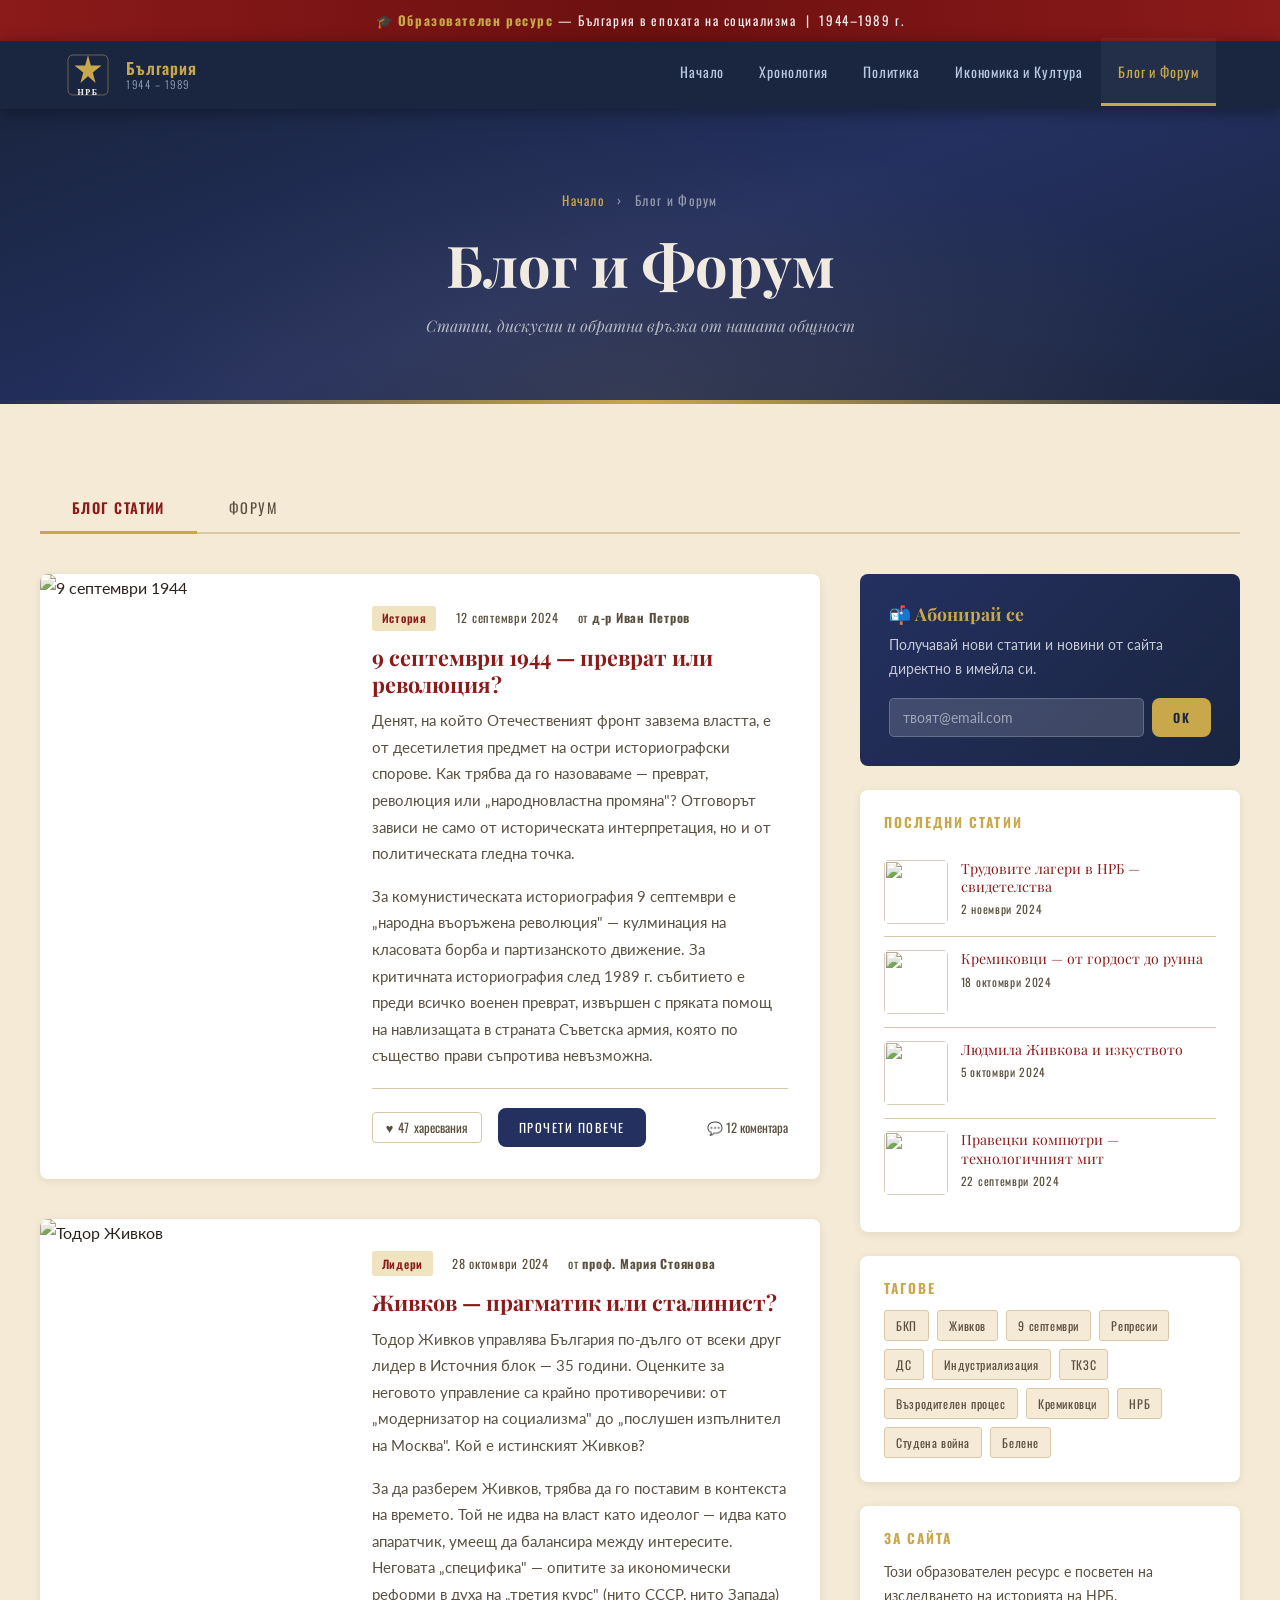
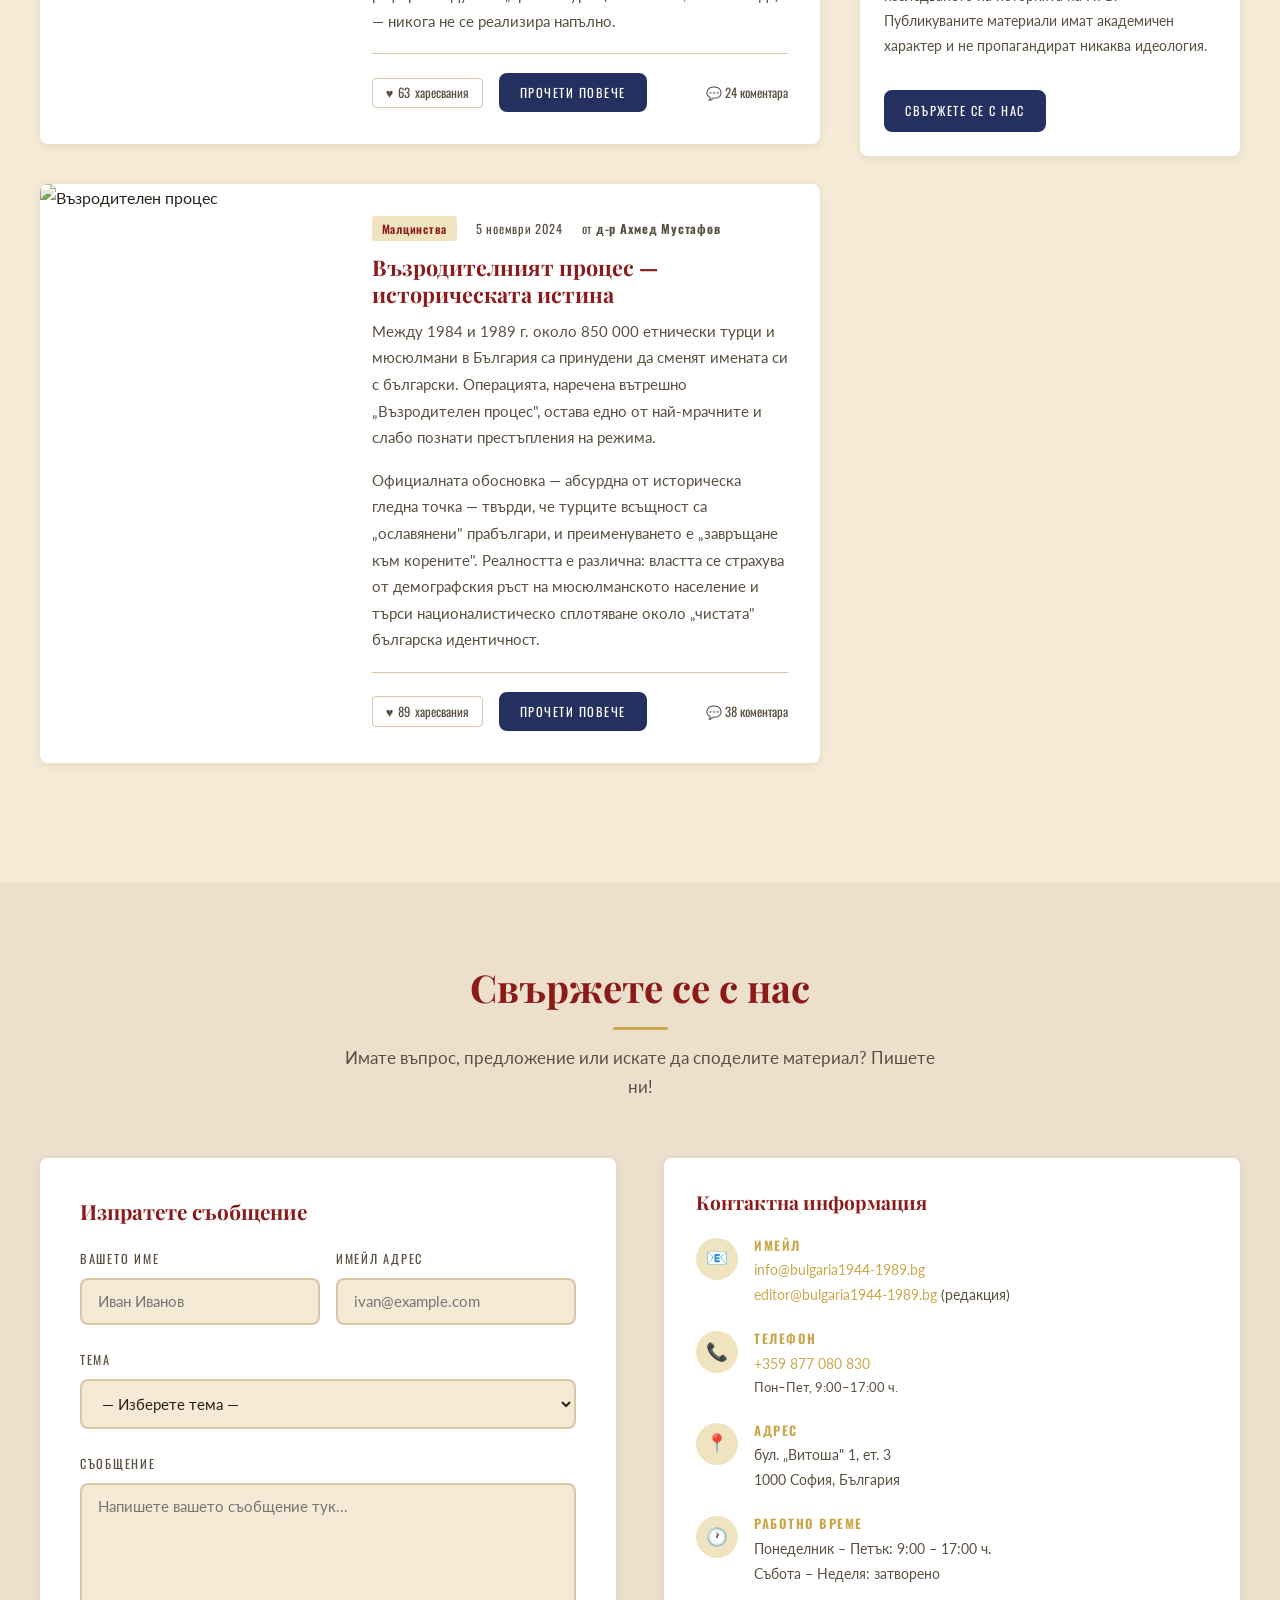
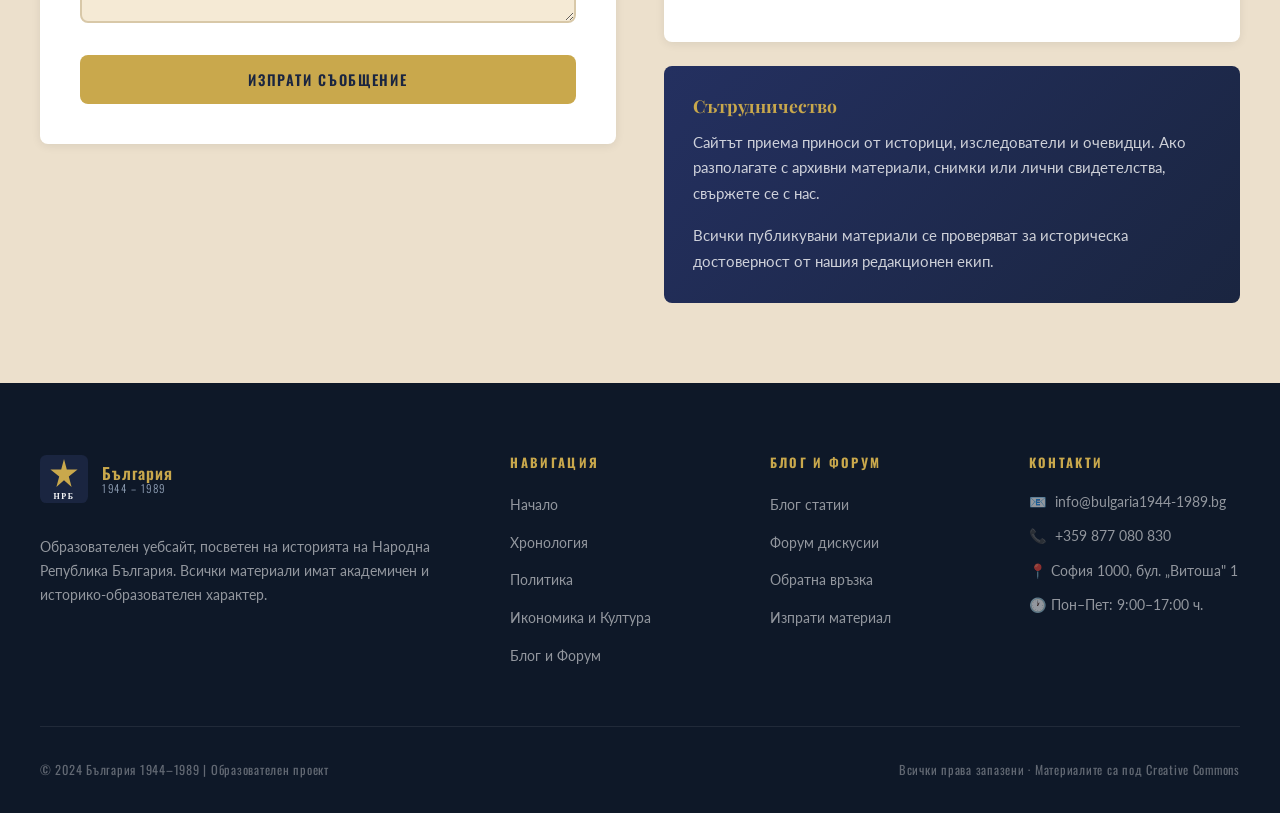
==== commit 3838ec99: "Обновен телефонен номер" ====
--- a/blog-forum.html
+++ b/blog-forum.html
@@ -650,7 +650,7 @@
                         <div class="contact-icon">📞</div>
                         <div>
                             <h4>Телефон</h4>
-                            <p><a href="tel:+35929876543">+359 2 987 65 43</a></p>
+                            <p><a href="tel:+359877080830">+359 877 080 830</a></p>
                             <p style="font-size:0.82rem;color:var(--text-light);">Пон–Пет, 9:00–17:00 ч.</p>
                         </div>
                     </div>
@@ -715,7 +715,7 @@
         <div class="footer-col footer-contact">
             <h4>Контакти</h4>
             <p>📧 <a href="mailto:info@bulgaria1944-1989.bg">info@bulgaria1944-1989.bg</a></p>
-            <p>📞 <a href="tel:+35929876543">+359 2 987 65 43</a></p>
+            <p>📞 <a href="tel:+359877080830">+359 877 080 830</a></p>
             <p>📍 София 1000, бул. „Витоша" 1</p>
             <p>🕐 Пон–Пет: 9:00–17:00 ч.</p>
         </div>
